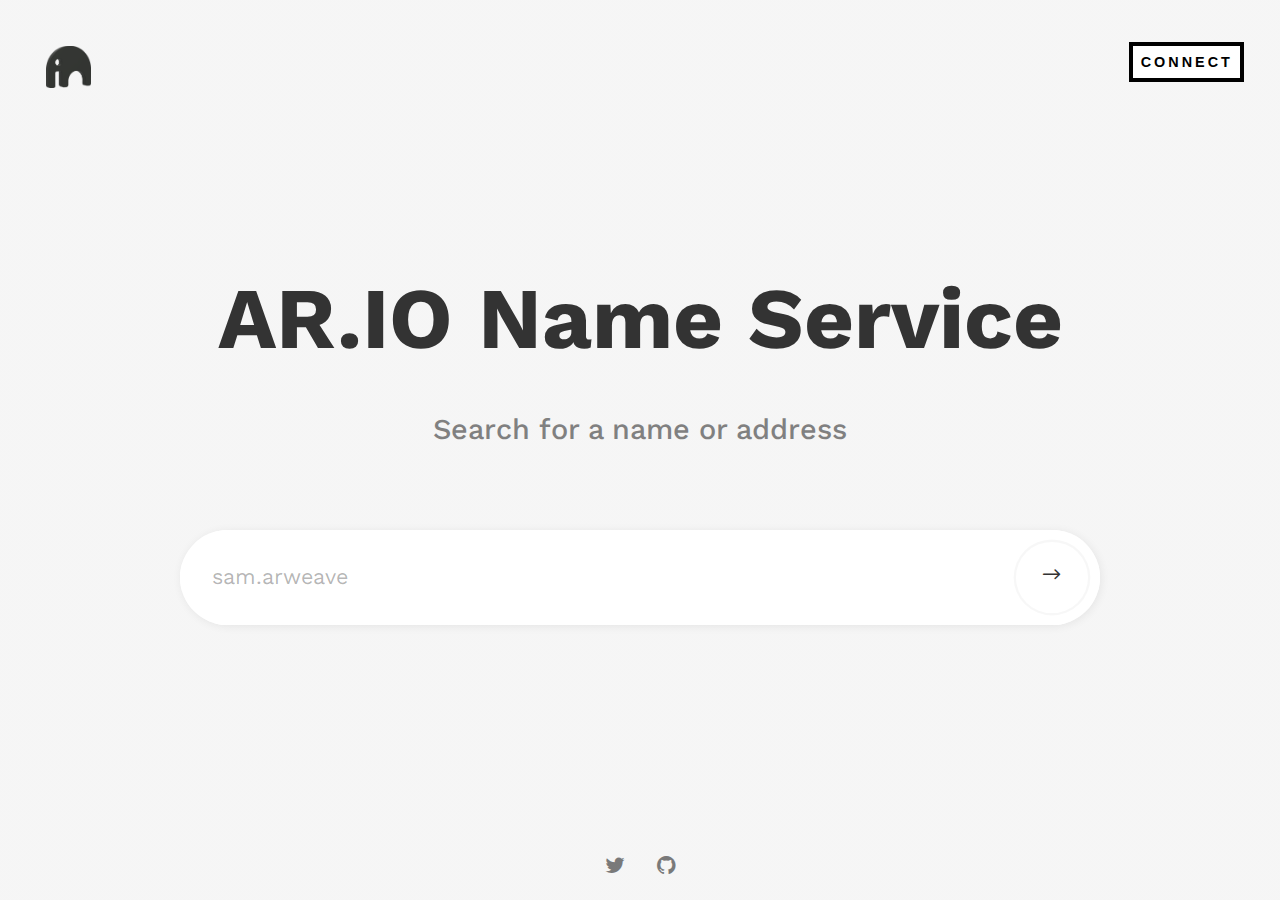
==== index.html @ ba5bc006 "node" ====
<!DOCTYPE html>

<html lang="en-US">
<head>

  <meta charset="UTF-8"/>
  <meta name="viewport" content="width=device-width, initial-scale=1.0">

    <meta name="LPB" content="">
    <meta name="Gateway Name Service"
        content="A decentralized and permanent naming system that is enabled by AR.IO Gateways and used to connect friendly names to PermaWeb apps, pages and data.">
    <meta property="og:image" content="https://res.cloudinary.com/donw16xff/image/upload/v1654749670/slack-imgs.jpg">
    <meta property="og:url" content="https://res.cloudinary.com/donw16xff/image/upload/v1654749670/slack-imgs.jpg">

  <link href="assets/fonts/font-awesome.css" rel="stylesheet" type="text/css">
  <link href="assets/fonts/elegant-fonts.css" rel="stylesheet" type="text/css">
  <!-- <link href="https://fonts.googleapis.com/css?family=Montserrat:400,700" rel="stylesheet"> -->
  <link rel="preconnect" href="https://fonts.googleapis.com">
  <link rel="preconnect" href="https://fonts.gstatic.com" crossorigin>
  <link href="https://fonts.googleapis.com/css2?family=Work+Sans:ital,wght@0,100;0,200;0,300;0,400;0,500;0,600;0,700;0,800;0,900;1,100;1,200;1,300;1,400;1,500;1,600;1,700;1,800;1,900&display=swap" rel="stylesheet">
  <link rel="stylesheet" href="assets/bootstrap/css/bootstrap.css" type="text/css">
  <link rel="stylesheet" href="assets/css/magnific-popup.css" type="text/css">
  <link rel="stylesheet" href="assets/css/style.css" type="text/css">

  <link href="https://fonts.googleapis.com/css2?family=IBM+Plex+Sans:ital,wght@0,100;0,200;0,300;0,400;0,500;0,600;0,700;1,100;1,200;1,300;1,400;1,500;1,600;1,700&family=Karla:ital,wght@0,200;0,300;0,400;0,500;0,600;0,700;0,800;1,200;1,300;1,400;1,500;1,600;1,700;1,800&family=Work+Sans:ital,wght@0,100;0,200;0,300;0,400;0,500;0,600;0,700;0,800;0,900;1,100;1,200;1,300;1,400;1,500;1,600;1,700;1,800;1,900&display=swap" rel="stylesheet">

  <link rel="icon" type="image/png" href="assets/img/favicon-light.png" />

  <title>AR.IO - Composable Gateways</title>

  <style>
  body { background-color: #f3f3f3; }
  </style>

</head>

<body class="light">

  <div class="page-wrapper">
    <header>
      <div class="brand animate"><a href="index-dark.html"><img src="assets/img/logo.png" width="65" alt="" style="padding: 10px;"></a></div>
      <nav>
        <div class="connect">


          <ul class="navigation animate">

            <!-- <li><a href="#" >Whitepaper</a></li> -->

            <li><a href="" data-toggle="modal" data-target="#modal-our-works">Connect</a></li>
          </ul>
          <!--end navigation-->
        </div>
      </nav>
    </header>
    <div class="content-wrapper">
      <div class="content-main animate">
        <div class="container">
          <h1 class="font-size-90">AR.IO Name Service</h1>
          <h2 class="opacity-60">Search for a name or address</h2>
          <div class="col-md-10 col-sm-10 col-md-offset-1 col-sm-offset-1">
            <form class="form">
              <div class="input-group">
                <input type="text" class="form-control" name="email" placeholder="sam.arweave">
                <span class="input-group-btn">
                  <button class="btn" type="submit"><i class="arrow_right"></i></button>
                </span>
              </div>
              <!-- <p class="note">*Only relevant information, no spam</p> -->
            </form>
            <!--end form-->
          </div>
          <!--end col-md-10-->
        </div>
        <!--end container-->
      </div>
      <!--end content-main-->
      <div class="background-wrapper">
        <div id="background-content"></div>
      </div>
      <!--end background-wrapper-->
    </div>
    <!--end content-wrapper-->
    <footer>
      <div class="social-icons animate">
        <a href="#"><i class="fa fa-twitter"></i></a>
        <!-- <a href="#"><i class="fa fa-linkedin"></i></a> -->
        <a href="#"><i class="fa fa-github"></i></a>


      </div>
      <!--end social-icons-->
    </footer>
  </div>
  <!--end page-wrapper-->



  <!-- Wallet -->
  <div class="modal fade" id="modal-our-works" tabindex="-1" role="dialog" aria-labelledby="modal-our-works-label">
    <div class="modal-dialog" role="document">
      <div class="container">
        <div class="modal-content">
          <div class="modal-header" data-background-color="#121212">
            <button type="button" class="close" data-dismiss="modal" aria-label="Close"><span aria-hidden="true">&times;</span></button>
            <h2 class="modal-title center" style="color: #fafafa;" id="modal-our-works-label" >Connect a Wallet</h2>
          </div>
          <div class="modal-body">
            <div class="row">
              <div class="col-md-6 col-sm-6">
                <img src="assets/img/1.jpg" class="work image-popup" alt="">

                <!--end description-->
                <div class="image">
                  <div class="bg-transfer"><img src="assets/img/1.jpg" alt=""></div>
                </div>

              <!--end work-->
            </div>

            <div class="col-md-6 col-sm-6">
              <img src="assets/img/2.jpg" class="work image-popup" alt="">


              <!--end description-->
              <div class="image">
                <div class="bg-transfer"><img src="assets/img/2.jpg" alt=""></div>
              </div>

            <!--end work-->
          </div>





          <!--end col-md-4-->
        </div>
        <!--end row-->
      </div>
      <!--end modal-body-->
    </div>
    <!--end modal-content-->
  </div>
  <!--end container-->
</div>
<!--end modal-dialog-->
</div>
<!--end #wallet-->




<script  src="assets/js/jquery-2.2.1.min.js"></script>

<script  src="assets/bootstrap/js/bootstrap.min.js"></script>
<script  src="assets/js/jquery.validate.min.js"></script>
<script  src="assets/js/jquery.magnific-popup.min.js"></script>
<script  src="assets/js/sketch.min.js"></script>
<script  src="assets/js/custom.js"></script>

<!-- <script>



var latitude = 34.038405;
var longitude = -117.946944;
var markerImage = "assets/img/map-marker.png";
var mapTheme = "light";
var mapElement = "map";

$(".modal").on("shown.bs.modal", function (e) {
google.maps.event.addDomListener(window, 'load', simpleMap(latitude, longitude, markerImage, mapTheme, mapElement));
});



var COLOURS = [ '#121212', '#fafafa', '#0A0B09', '#121212', '#FE0230' ];
var radius = 0;
var randomColor = 0;

Sketch.create({

container: document.getElementById( 'background-content' ),
autoclear: false,
retina: 'auto',

update: function() {
radius = 2 + abs( sin( this.millis * 0.003 ) * 50 );
},

click: function() {
randomColor = parseInt( 0 + (COLOURS.length - 0) * Math.random(), 10 ) ;
},

touchmove: function() {

for ( var i = this.touches.length - 1, touch; i >= 0; i-- ) {

touch = this.touches[i];

this.lineCap = 'round';
this.lineJoin = 'round';
this.fillStyle = this.strokeStyle = COLOURS[ randomColor % COLOURS.length ];
this.lineWidth = radius;

this.beginPath();
this.moveTo( touch.ox, touch.oy );
this.lineTo( touch.x, touch.y );
this.stroke();
}
}
});


</script> -->

</body>
---- assets/fonts/elegant-fonts.css ----
@font-face {
	font-family: 'ElegantIcons';
	src:url('fonts/ElegantIcons.eot');
	src:url('fonts/ElegantIcons.eot?#iefix') format('embedded-opentype'),
		url('fonts/ElegantIcons.woff') format('woff'),
		url('fonts/ElegantIcons.ttf') format('truetype'),
		url('fonts/ElegantIcons.svg#ElegantIcons') format('svg');
	font-weight: normal;
	font-style: normal;
}

/* Use the following CSS code if you want to use data attributes for inserting your icons */
[data-icon]:before {
	font-family: 'ElegantIcons';
	content: attr(data-icon);
	speak: none;
	font-weight: normal;
	font-variant: normal;
	text-transform: none;
	line-height: 1;
	-webkit-font-smoothing: antialiased;
	-moz-osx-font-smoothing: grayscale;
}

/* Use the following CSS code if you want to have a class per icon */
/*
Instead of a list of all class selectors,
you can use the generic selector below, but it's slower:
[class*="your-class-prefix"] {
*/
.arrow_up, .arrow_down, .arrow_left, .arrow_right, .arrow_left-up, .arrow_right-up, .arrow_right-down, .arrow_left-down, .arrow-up-down, .arrow_up-down_alt, .arrow_left-right_alt, .arrow_left-right, .arrow_expand_alt2, .arrow_expand_alt, .arrow_condense, .arrow_expand, .arrow_move, .arrow_carrot-up, .arrow_carrot-down, .arrow_carrot-left, .arrow_carrot-right, .arrow_carrot-2up, .arrow_carrot-2down, .arrow_carrot-2left, .arrow_carrot-2right, .arrow_carrot-up_alt2, .arrow_carrot-down_alt2, .arrow_carrot-left_alt2, .arrow_carrot-right_alt2, .arrow_carrot-2up_alt2, .arrow_carrot-2down_alt2, .arrow_carrot-2left_alt2, .arrow_carrot-2right_alt2, .arrow_triangle-up, .arrow_triangle-down, .arrow_triangle-left, .arrow_triangle-right, .arrow_triangle-up_alt2, .arrow_triangle-down_alt2, .arrow_triangle-left_alt2, .arrow_triangle-right_alt2, .arrow_back, .icon_minus-06, .icon_plus, .icon_close, .icon_check, .icon_minus_alt2, .icon_plus_alt2, .icon_close_alt2, .icon_check_alt2, .icon_zoom-out_alt, .icon_zoom-in_alt, .icon_search, .icon_box-empty, .icon_box-selected, .icon_minus-box, .icon_plus-box, .icon_box-checked, .icon_circle-empty, .icon_circle-slelected, .icon_stop_alt2, .icon_stop, .icon_pause_alt2, .icon_pause, .icon_menu, .icon_menu-square_alt2, .icon_menu-circle_alt2, .icon_ul, .icon_ol, .icon_adjust-horiz, .icon_adjust-vert, .icon_document_alt, .icon_documents_alt, .icon_pencil, .icon_pencil-edit_alt, .icon_pencil-edit, .icon_folder-alt, .icon_folder-open_alt, .icon_folder-add_alt, .icon_info_alt, .icon_error-oct_alt, .icon_error-circle_alt, .icon_error-triangle_alt, .icon_question_alt2, .icon_question, .icon_comment_alt, .icon_chat_alt, .icon_vol-mute_alt, .icon_volume-low_alt, .icon_volume-high_alt, .icon_quotations, .icon_quotations_alt2, .icon_clock_alt, .icon_lock_alt, .icon_lock-open_alt, .icon_key_alt, .icon_cloud_alt, .icon_cloud-upload_alt, .icon_cloud-download_alt, .icon_image, .icon_images, .icon_lightbulb_alt, .icon_gift_alt, .icon_house_alt, .icon_genius, .icon_mobile, .icon_tablet, .icon_laptop, .icon_desktop, .icon_camera_alt, .icon_mail_alt, .icon_cone_alt, .icon_ribbon_alt, .icon_bag_alt, .icon_creditcard, .icon_cart_alt, .icon_paperclip, .icon_tag_alt, .icon_tags_alt, .icon_trash_alt, .icon_cursor_alt, .icon_mic_alt, .icon_compass_alt, .icon_pin_alt, .icon_pushpin_alt, .icon_map_alt, .icon_drawer_alt, .icon_toolbox_alt, .icon_book_alt, .icon_calendar, .icon_film, .icon_table, .icon_contacts_alt, .icon_headphones, .icon_lifesaver, .icon_piechart, .icon_refresh, .icon_link_alt, .icon_link, .icon_loading, .icon_blocked, .icon_archive_alt, .icon_heart_alt, .icon_star_alt, .icon_star-half_alt, .icon_star, .icon_star-half, .icon_tools, .icon_tool, .icon_cog, .icon_cogs, .arrow_up_alt, .arrow_down_alt, .arrow_left_alt, .arrow_right_alt, .arrow_left-up_alt, .arrow_right-up_alt, .arrow_right-down_alt, .arrow_left-down_alt, .arrow_condense_alt, .arrow_expand_alt3, .arrow_carrot_up_alt, .arrow_carrot-down_alt, .arrow_carrot-left_alt, .arrow_carrot-right_alt, .arrow_carrot-2up_alt, .arrow_carrot-2dwnn_alt, .arrow_carrot-2left_alt, .arrow_carrot-2right_alt, .arrow_triangle-up_alt, .arrow_triangle-down_alt, .arrow_triangle-left_alt, .arrow_triangle-right_alt, .icon_minus_alt, .icon_plus_alt, .icon_close_alt, .icon_check_alt, .icon_zoom-out, .icon_zoom-in, .icon_stop_alt, .icon_menu-square_alt, .icon_menu-circle_alt, .icon_document, .icon_documents, .icon_pencil_alt, .icon_folder, .icon_folder-open, .icon_folder-add, .icon_folder_upload, .icon_folder_download, .icon_info, .icon_error-circle, .icon_error-oct, .icon_error-triangle, .icon_question_alt, .icon_comment, .icon_chat, .icon_vol-mute, .icon_volume-low, .icon_volume-high, .icon_quotations_alt, .icon_clock, .icon_lock, .icon_lock-open, .icon_key, .icon_cloud, .icon_cloud-upload, .icon_cloud-download, .icon_lightbulb, .icon_gift, .icon_house, .icon_camera, .icon_mail, .icon_cone, .icon_ribbon, .icon_bag, .icon_cart, .icon_tag, .icon_tags, .icon_trash, .icon_cursor, .icon_mic, .icon_compass, .icon_pin, .icon_pushpin, .icon_map, .icon_drawer, .icon_toolbox, .icon_book, .icon_contacts, .icon_archive, .icon_heart, .icon_profile, .icon_group, .icon_grid-2x2, .icon_grid-3x3, .icon_music, .icon_pause_alt, .icon_phone, .icon_upload, .icon_download, .social_facebook, .social_twitter, .social_pinterest, .social_googleplus, .social_tumblr, .social_tumbleupon, .social_wordpress, .social_instagram, .social_dribbble, .social_vimeo, .social_linkedin, .social_rss, .social_deviantart, .social_share, .social_myspace, .social_skype, .social_youtube, .social_picassa, .social_googledrive, .social_flickr, .social_blogger, .social_spotify, .social_delicious, .social_facebook_circle, .social_twitter_circle, .social_pinterest_circle, .social_googleplus_circle, .social_tumblr_circle, .social_stumbleupon_circle, .social_wordpress_circle, .social_instagram_circle, .social_dribbble_circle, .social_vimeo_circle, .social_linkedin_circle, .social_rss_circle, .social_deviantart_circle, .social_share_circle, .social_myspace_circle, .social_skype_circle, .social_youtube_circle, .social_picassa_circle, .social_googledrive_alt2, .social_flickr_circle, .social_blogger_circle, .social_spotify_circle, .social_delicious_circle, .social_facebook_square, .social_twitter_square, .social_pinterest_square, .social_googleplus_square, .social_tumblr_square, .social_stumbleupon_square, .social_wordpress_square, .social_instagram_square, .social_dribbble_square, .social_vimeo_square, .social_linkedin_square, .social_rss_square, .social_deviantart_square, .social_share_square, .social_myspace_square, .social_skype_square, .social_youtube_square, .social_picassa_square, .social_googledrive_square, .social_flickr_square, .social_blogger_square, .social_spotify_square, .social_delicious_square, .icon_printer, .icon_calulator, .icon_building, .icon_floppy, .icon_drive, .icon_search-2, .icon_id, .icon_id-2, .icon_puzzle, .icon_like, .icon_dislike, .icon_mug, .icon_currency, .icon_wallet, .icon_pens, .icon_easel, .icon_flowchart, .icon_datareport, .icon_briefcase, .icon_shield, .icon_percent, .icon_globe, .icon_globe-2, .icon_target, .icon_hourglass, .icon_balance, .icon_rook, .icon_printer-alt, .icon_calculator_alt, .icon_building_alt, .icon_floppy_alt, .icon_drive_alt, .icon_search_alt, .icon_id_alt, .icon_id-2_alt, .icon_puzzle_alt, .icon_like_alt, .icon_dislike_alt, .icon_mug_alt, .icon_currency_alt, .icon_wallet_alt, .icon_pens_alt, .icon_easel_alt, .icon_flowchart_alt, .icon_datareport_alt, .icon_briefcase_alt, .icon_shield_alt, .icon_percent_alt, .icon_globe_alt, .icon_clipboard {
	font-family: 'ElegantIcons';
	speak: none;
	font-style: normal;
	font-weight: normal;
	font-variant: normal;
	text-transform: none;
	line-height: 1;
	-webkit-font-smoothing: antialiased;
}
.arrow_up:before {
	content: "\21";
}
.arrow_down:before {
	content: "\22";
}
.arrow_left:before {
	content: "\23";
}
.arrow_right:before {
	content: "\24";
}
.arrow_left-up:before {
	content: "\25";
}
.arrow_right-up:before {
	content: "\26";
}
.arrow_right-down:before {
	content: "\27";
}
.arrow_left-down:before {
	content: "\28";
}
.arrow-up-down:before {
	content: "\29";
}
.arrow_up-down_alt:before {
	content: "\2a";
}
.arrow_left-right_alt:before {
	content: "\2b";
}
.arrow_left-right:before {
	content: "\2c";
}
.arrow_expand_alt2:before {
	content: "\2d";
}
.arrow_expand_alt:before {
	content: "\2e";
}
.arrow_condense:before {
	content: "\2f";
}
.arrow_expand:before {
	content: "\30";
}
.arrow_move:before {
	content: "\31";
}
.arrow_carrot-up:before {
	content: "\32";
}
.arrow_carrot-down:before {
	content: "\33";
}
.arrow_carrot-left:before {
	content: "\34";
}
.arrow_carrot-right:before {
	content: "\35";
}
.arrow_carrot-2up:before {
	content: "\36";
}
.arrow_carrot-2down:before {
	content: "\37";
}
.arrow_carrot-2left:before {
	content: "\38";
}
.arrow_carrot-2right:before {
	content: "\39";
}
.arrow_carrot-up_alt2:before {
	content: "\3a";
}
.arrow_carrot-down_alt2:before {
	content: "\3b";
}
.arrow_carrot-left_alt2:before {
	content: "\3c";
}
.arrow_carrot-right_alt2:before {
	content: "\3d";
}
.arrow_carrot-2up_alt2:before {
	content: "\3e";
}
.arrow_carrot-2down_alt2:before {
	content: "\3f";
}
.arrow_carrot-2left_alt2:before {
	content: "\40";
}
.arrow_carrot-2right_alt2:before {
	content: "\41";
}
.arrow_triangle-up:before {
	content: "\42";
}
.arrow_triangle-down:before {
	content: "\43";
}
.arrow_triangle-left:before {
	content: "\44";
}
.arrow_triangle-right:before {
	content: "\45";
}
.arrow_triangle-up_alt2:before {
	content: "\46";
}
.arrow_triangle-down_alt2:before {
	content: "\47";
}
.arrow_triangle-left_alt2:before {
	content: "\48";
}
.arrow_triangle-right_alt2:before {
	content: "\49";
}
.arrow_back:before {
	content: "\4a";
}
.icon_minus-06:before {
	content: "\4b";
}
.icon_plus:before {
	content: "\4c";
}
.icon_close:before {
	content: "\4d";
}
.icon_check:before {
	content: "\4e";
}
.icon_minus_alt2:before {
	content: "\4f";
}
.icon_plus_alt2:before {
	content: "\50";
}
.icon_close_alt2:before {
	content: "\51";
}
.icon_check_alt2:before {
	content: "\52";
}
.icon_zoom-out_alt:before {
	content: "\53";
}
.icon_zoom-in_alt:before {
	content: "\54";
}
.icon_search:before {
	content: "\55";
}
.icon_box-empty:before {
	content: "\56";
}
.icon_box-selected:before {
	content: "\57";
}
.icon_minus-box:before {
	content: "\58";
}
.icon_plus-box:before {
	content: "\59";
}
.icon_box-checked:before {
	content: "\5a";
}
.icon_circle-empty:before {
	content: "\5b";
}
.icon_circle-slelected:before {
	content: "\5c";
}
.icon_stop_alt2:before {
	content: "\5d";
}
.icon_stop:before {
	content: "\5e";
}
.icon_pause_alt2:before {
	content: "\5f";
}
.icon_pause:before {
	content: "\60";
}
.icon_menu:before {
	content: "\61";
}
.icon_menu-square_alt2:before {
	content: "\62";
}
.icon_menu-circle_alt2:before {
	content: "\63";
}
.icon_ul:before {
	content: "\64";
}
.icon_ol:before {
	content: "\65";
}
.icon_adjust-horiz:before {
	content: "\66";
}
.icon_adjust-vert:before {
	content: "\67";
}
.icon_document_alt:before {
	content: "\68";
}
.icon_documents_alt:before {
	content: "\69";
}
.icon_pencil:before {
	content: "\6a";
}
.icon_pencil-edit_alt:before {
	content: "\6b";
}
.icon_pencil-edit:before {
	content: "\6c";
}
.icon_folder-alt:before {
	content: "\6d";
}
.icon_folder-open_alt:before {
	content: "\6e";
}
.icon_folder-add_alt:before {
	content: "\6f";
}
.icon_info_alt:before {
	content: "\70";
}
.icon_error-oct_alt:before {
	content: "\71";
}
.icon_error-circle_alt:before {
	content: "\72";
}
.icon_error-triangle_alt:before {
	content: "\73";
}
.icon_question_alt2:before {
	content: "\74";
}
.icon_question:before {
	content: "\75";
}
.icon_comment_alt:before {
	content: "\76";
}
.icon_chat_alt:before {
	content: "\77";
}
.icon_vol-mute_alt:before {
	content: "\78";
}
.icon_volume-low_alt:before {
	content: "\79";
}
.icon_volume-high_alt:before {
	content: "\7a";
}
.icon_quotations:before {
	content: "\7b";
}
.icon_quotations_alt2:before {
	content: "\7c";
}
.icon_clock_alt:before {
	content: "\7d";
}
.icon_lock_alt:before {
	content: "\7e";
}
.icon_lock-open_alt:before {
	content: "\e000";
}
.icon_key_alt:before {
	content: "\e001";
}
.icon_cloud_alt:before {
	content: "\e002";
}
.icon_cloud-upload_alt:before {
	content: "\e003";
}
.icon_cloud-download_alt:before {
	content: "\e004";
}
.icon_image:before {
	content: "\e005";
}
.icon_images:before {
	content: "\e006";
}
.icon_lightbulb_alt:before {
	content: "\e007";
}
.icon_gift_alt:before {
	content: "\e008";
}
.icon_house_alt:before {
	content: "\e009";
}
.icon_genius:before {
	content: "\e00a";
}
.icon_mobile:before {
	content: "\e00b";
}
.icon_tablet:before {
	content: "\e00c";
}
.icon_laptop:before {
	content: "\e00d";
}
.icon_desktop:before {
	content: "\e00e";
}
.icon_camera_alt:before {
	content: "\e00f";
}
.icon_mail_alt:before {
	content: "\e010";
}
.icon_cone_alt:before {
	content: "\e011";
}
.icon_ribbon_alt:before {
	content: "\e012";
}
.icon_bag_alt:before {
	content: "\e013";
}
.icon_creditcard:before {
	content: "\e014";
}
.icon_cart_alt:before {
	content: "\e015";
}
.icon_paperclip:before {
	content: "\e016";
}
.icon_tag_alt:before {
	content: "\e017";
}
.icon_tags_alt:before {
	content: "\e018";
}
.icon_trash_alt:before {
	content: "\e019";
}
.icon_cursor_alt:before {
	content: "\e01a";
}
.icon_mic_alt:before {
	content: "\e01b";
}
.icon_compass_alt:before {
	content: "\e01c";
}
.icon_pin_alt:before {
	content: "\e01d";
}
.icon_pushpin_alt:before {
	content: "\e01e";
}
.icon_map_alt:before {
	content: "\e01f";
}
.icon_drawer_alt:before {
	content: "\e020";
}
.icon_toolbox_alt:before {
	content: "\e021";
}
.icon_book_alt:before {
	content: "\e022";
}
.icon_calendar:before {
	content: "\e023";
}
.icon_film:before {
	content: "\e024";
}
.icon_table:before {
	content: "\e025";
}
.icon_contacts_alt:before {
	content: "\e026";
}
.icon_headphones:before {
	content: "\e027";
}
.icon_lifesaver:before {
	content: "\e028";
}
.icon_piechart:before {
	content: "\e029";
}
.icon_refresh:before {
	content: "\e02a";
}
.icon_link_alt:before {
	content: "\e02b";
}
.icon_link:before {
	content: "\e02c";
}
.icon_loading:before {
	content: "\e02d";
}
.icon_blocked:before {
	content: "\e02e";
}
.icon_archive_alt:before {
	content: "\e02f";
}
.icon_heart_alt:before {
	content: "\e030";
}
.icon_star_alt:before {
	content: "\e031";
}
.icon_star-half_alt:before {
	content: "\e032";
}
.icon_star:before {
	content: "\e033";
}
.icon_star-half:before {
	content: "\e034";
}
.icon_tools:before {
	content: "\e035";
}
.icon_tool:before {
	content: "\e036";
}
.icon_cog:before {
	content: "\e037";
}
.icon_cogs:before {
	content: "\e038";
}
.arrow_up_alt:before {
	content: "\e039";
}
.arrow_down_alt:before {
	content: "\e03a";
}
.arrow_left_alt:before {
	content: "\e03b";
}
.arrow_right_alt:before {
	content: "\e03c";
}
.arrow_left-up_alt:before {
	content: "\e03d";
}
.arrow_right-up_alt:before {
	content: "\e03e";
}
.arrow_right-down_alt:before {
	content: "\e03f";
}
.arrow_left-down_alt:before {
	content: "\e040";
}
.arrow_condense_alt:before {
	content: "\e041";
}
.arrow_expand_alt3:before {
	content: "\e042";
}
.arrow_carrot_up_alt:before {
	content: "\e043";
}
.arrow_carrot-down_alt:before {
	content: "\e044";
}
.arrow_carrot-left_alt:before {
	content: "\e045";
}
.arrow_carrot-right_alt:before {
	content: "\e046";
}
.arrow_carrot-2up_alt:before {
	content: "\e047";
}
.arrow_carrot-2dwnn_alt:before {
	content: "\e048";
}
.arrow_carrot-2left_alt:before {
	content: "\e049";
}
.arrow_carrot-2right_alt:before {
	content: "\e04a";
}
.arrow_triangle-up_alt:before {
	content: "\e04b";
}
.arrow_triangle-down_alt:before {
	content: "\e04c";
}
.arrow_triangle-left_alt:before {
	content: "\e04d";
}
.arrow_triangle-right_alt:before {
	content: "\e04e";
}
.icon_minus_alt:before {
	content: "\e04f";
}
.icon_plus_alt:before {
	content: "\e050";
}
.icon_close_alt:before {
	content: "\e051";
}
.icon_check_alt:before {
	content: "\e052";
}
.icon_zoom-out:before {
	content: "\e053";
}
.icon_zoom-in:before {
	content: "\e054";
}
.icon_stop_alt:before {
	content: "\e055";
}
.icon_menu-square_alt:before {
	content: "\e056";
}
.icon_menu-circle_alt:before {
	content: "\e057";
}
.icon_document:before {
	content: "\e058";
}
.icon_documents:before {
	content: "\e059";
}
.icon_pencil_alt:before {
	content: "\e05a";
}
.icon_folder:before {
	content: "\e05b";
}
.icon_folder-open:before {
	content: "\e05c";
}
.icon_folder-add:before {
	content: "\e05d";
}
.icon_folder_upload:before {
	content: "\e05e";
}
.icon_folder_download:before {
	content: "\e05f";
}
.icon_info:before {
	content: "\e060";
}
.icon_error-circle:before {
	content: "\e061";
}
.icon_error-oct:before {
	content: "\e062";
}
.icon_error-triangle:before {
	content: "\e063";
}
.icon_question_alt:before {
	content: "\e064";
}
.icon_comment:before {
	content: "\e065";
}
.icon_chat:before {
	content: "\e066";
}
.icon_vol-mute:before {
	content: "\e067";
}
.icon_volume-low:before {
	content: "\e068";
}
.icon_volume-high:before {
	content: "\e069";
}
.icon_quotations_alt:before {
	content: "\e06a";
}
.icon_clock:before {
	content: "\e06b";
}
.icon_lock:before {
	content: "\e06c";
}
.icon_lock-open:before {
	content: "\e06d";
}
.icon_key:before {
	content: "\e06e";
}
.icon_cloud:before {
	content: "\e06f";
}
.icon_cloud-upload:before {
	content: "\e070";
}
.icon_cloud-download:before {
	content: "\e071";
}
.icon_lightbulb:before {
	content: "\e072";
}
.icon_gift:before {
	content: "\e073";
}
.icon_house:before {
	content: "\e074";
}
.icon_camera:before {
	content: "\e075";
}
.icon_mail:before {
	content: "\e076";
}
.icon_cone:before {
	content: "\e077";
}
.icon_ribbon:before {
	content: "\e078";
}
.icon_bag:before {
	content: "\e079";
}
.icon_cart:before {
	content: "\e07a";
}
.icon_tag:before {
	content: "\e07b";
}
.icon_tags:before {
	content: "\e07c";
}
.icon_trash:before {
	content: "\e07d";
}
.icon_cursor:before {
	content: "\e07e";
}
.icon_mic:before {
	content: "\e07f";
}
.icon_compass:before {
	content: "\e080";
}
.icon_pin:before {
	content: "\e081";
}
.icon_pushpin:before {
	content: "\e082";
}
.icon_map:before {
	content: "\e083";
}
.icon_drawer:before {
	content: "\e084";
}
.icon_toolbox:before {
	content: "\e085";
}
.icon_book:before {
	content: "\e086";
}
.icon_contacts:before {
	content: "\e087";
}
.icon_archive:before {
	content: "\e088";
}
.icon_heart:before {
	content: "\e089";
}
.icon_profile:before {
	content: "\e08a";
}
.icon_group:before {
	content: "\e08b";
}
.icon_grid-2x2:before {
	content: "\e08c";
}
.icon_grid-3x3:before {
	content: "\e08d";
}
.icon_music:before {
	content: "\e08e";
}
.icon_pause_alt:before {
	content: "\e08f";
}
.icon_phone:before {
	content: "\e090";
}
.icon_upload:before {
	content: "\e091";
}
.icon_download:before {
	content: "\e092";
}
.social_facebook:before {
	content: "\e093";
}
.social_twitter:before {
	content: "\e094";
}
.social_pinterest:before {
	content: "\e095";
}
.social_googleplus:before {
	content: "\e096";
}
.social_tumblr:before {
	content: "\e097";
}
.social_tumbleupon:before {
	content: "\e098";
}
.social_wordpress:before {
	content: "\e099";
}
.social_instagram:before {
	content: "\e09a";
}
.social_dribbble:before {
	content: "\e09b";
}
.social_vimeo:before {
	content: "\e09c";
}
.social_linkedin:before {
	content: "\e09d";
}
.social_rss:before {
	content: "\e09e";
}
.social_deviantart:before {
	content: "\e09f";
}
.social_share:before {
	content: "\e0a0";
}
.social_myspace:before {
	content: "\e0a1";
}
.social_skype:before {
	content: "\e0a2";
}
.social_youtube:before {
	content: "\e0a3";
}
.social_picassa:before {
	content: "\e0a4";
}
.social_googledrive:before {
	content: "\e0a5";
}
.social_flickr:before {
	content: "\e0a6";
}
.social_blogger:before {
	content: "\e0a7";
}
.social_spotify:before {
	content: "\e0a8";
}
.social_delicious:before {
	content: "\e0a9";
}
.social_facebook_circle:before {
	content: "\e0aa";
}
.social_twitter_circle:before {
	content: "\e0ab";
}
.social_pinterest_circle:before {
	content: "\e0ac";
}
.social_googleplus_circle:before {
	content: "\e0ad";
}
.social_tumblr_circle:before {
	content: "\e0ae";
}
.social_stumbleupon_circle:before {
	content: "\e0af";
}
.social_wordpress_circle:before {
	content: "\e0b0";
}
.social_instagram_circle:before {
	content: "\e0b1";
}
.social_dribbble_circle:before {
	content: "\e0b2";
}
.social_vimeo_circle:before {
	content: "\e0b3";
}
.social_linkedin_circle:before {
	content: "\e0b4";
}
.social_rss_circle:before {
	content: "\e0b5";
}
.social_deviantart_circle:before {
	content: "\e0b6";
}
.social_share_circle:before {
	content: "\e0b7";
}
.social_myspace_circle:before {
	content: "\e0b8";
}
.social_skype_circle:before {
	content: "\e0b9";
}
.social_youtube_circle:before {
	content: "\e0ba";
}
.social_picassa_circle:before {
	content: "\e0bb";
}
.social_googledrive_alt2:before {
	content: "\e0bc";
}
.social_flickr_circle:before {
	content: "\e0bd";
}
.social_blogger_circle:before {
	content: "\e0be";
}
.social_spotify_circle:before {
	content: "\e0bf";
}
.social_delicious_circle:before {
	content: "\e0c0";
}
.social_facebook_square:before {
	content: "\e0c1";
}
.social_twitter_square:before {
	content: "\e0c2";
}
.social_pinterest_square:before {
	content: "\e0c3";
}
.social_googleplus_square:before {
	content: "\e0c4";
}
.social_tumblr_square:before {
	content: "\e0c5";
}
.social_stumbleupon_square:before {
	content: "\e0c6";
}
.social_wordpress_square:before {
	content: "\e0c7";
}
.social_instagram_square:before {
	content: "\e0c8";
}
.social_dribbble_square:before {
	content: "\e0c9";
}
.social_vimeo_square:before {
	content: "\e0ca";
}
.social_linkedin_square:before {
	content: "\e0cb";
}
.social_rss_square:before {
	content: "\e0cc";
}
.social_deviantart_square:before {
	content: "\e0cd";
}
.social_share_square:before {
	content: "\e0ce";
}
.social_myspace_square:before {
	content: "\e0cf";
}
.social_skype_square:before {
	content: "\e0d0";
}
.social_youtube_square:before {
	content: "\e0d1";
}
.social_picassa_square:before {
	content: "\e0d2";
}
.social_googledrive_square:before {
	content: "\e0d3";
}
.social_flickr_square:before {
	content: "\e0d4";
}
.social_blogger_square:before {
	content: "\e0d5";
}
.social_spotify_square:before {
	content: "\e0d6";
}
.social_delicious_square:before {
	content: "\e0d7";
}
.icon_printer:before {
	content: "\e103";
}
.icon_calulator:before {
	content: "\e0ee";
}
.icon_building:before {
	content: "\e0ef";
}
.icon_floppy:before {
	content: "\e0e8";
}
.icon_drive:before {
	content: "\e0ea";
}
.icon_search-2:before {
	content: "\e101";
}
.icon_id:before {
	content: "\e107";
}
.icon_id-2:before {
	content: "\e108";
}
.icon_puzzle:before {
	content: "\e102";
}
.icon_like:before {
	content: "\e106";
}
.icon_dislike:before {
	content: "\e0eb";
}
.icon_mug:before {
	content: "\e105";
}
.icon_currency:before {
	content: "\e0ed";
}
.icon_wallet:before {
	content: "\e100";
}
.icon_pens:before {
	content: "\e104";
}
.icon_easel:before {
	content: "\e0e9";
}
.icon_flowchart:before {
	content: "\e109";
}
.icon_datareport:before {
	content: "\e0ec";
}
.icon_briefcase:before {
	content: "\e0fe";
}
.icon_shield:before {
	content: "\e0f6";
}
.icon_percent:before {
	content: "\e0fb";
}
.icon_globe:before {
	content: "\e0e2";
}
.icon_globe-2:before {
	content: "\e0e3";
}
.icon_target:before {
	content: "\e0f5";
}
.icon_hourglass:before {
	content: "\e0e1";
}
.icon_balance:before {
	content: "\e0ff";
}
.icon_rook:before {
	content: "\e0f8";
}
.icon_printer-alt:before {
	content: "\e0fa";
}
.icon_calculator_alt:before {
	content: "\e0e7";
}
.icon_building_alt:before {
	content: "\e0fd";
}
.icon_floppy_alt:before {
	content: "\e0e4";
}
.icon_drive_alt:before {
	content: "\e0e5";
}
.icon_search_alt:before {
	content: "\e0f7";
}
.icon_id_alt:before {
	content: "\e0e0";
}
.icon_id-2_alt:before {
	content: "\e0fc";
}
.icon_puzzle_alt:before {
	content: "\e0f9";
}
.icon_like_alt:before {
	content: "\e0dd";
}
.icon_dislike_alt:before {
	content: "\e0f1";
}
.icon_mug_alt:before {
	content: "\e0dc";
}
.icon_currency_alt:before {
	content: "\e0f3";
}
.icon_wallet_alt:before {
	content: "\e0d8";
}
.icon_pens_alt:before {
	content: "\e0db";
}
.icon_easel_alt:before {
	content: "\e0f0";
}
.icon_flowchart_alt:before {
	content: "\e0df";
}
.icon_datareport_alt:before {
	content: "\e0f2";
}
.icon_briefcase_alt:before {
	content: "\e0f4";
}
.icon_shield_alt:before {
	content: "\e0d9";
}
.icon_percent_alt:before {
	content: "\e0da";
}
.icon_globe_alt:before {
	content: "\e0de";
}
.icon_clipboard:before {
	content: "\e0e6";
}


	.glyph {
		float: left;
		text-align: center;
		padding: .75em;
		margin: .4em 1.5em .75em 0;
		width: 6em;
text-shadow: none;
	}
        .glyph_big {
        font-size: 128px;
        color: #59c5dc;
        float: left;
        margin-right: 20px;
        }

        .glyph div { padding-bottom: 10px;}

	.glyph input {
		font-family: consolas, monospace;
		font-size: 12px;
		width: 100%;
		text-align: center;
		border: 0;
		box-shadow: 0 0 0 1px #ccc;
		padding: .2em;
                -moz-border-radius: 5px;
                -webkit-border-radius: 5px;
	}
	.centered {
		margin-left: auto;
		margin-right: auto;
	}
	.glyph .fs1 {
		font-size: 2em;
	}
---- assets/css/style.css ----
/*----------------------------------------------------------------------------------------------------------------------
Project:	    CreaSoon
Version:        1.0.0

Default Color   #000;

Body copy:		'Monsterat', sans-serif; 14px;
Headers:		'Monsterat', sans-serif;

----------------------------------------------------------------------------------------------------------------------*/

/*----------------------------------------------------------------------------------------------------------------------
[Table of contents]

A. Basic Styling
  -- Styling

B. Helpers
  -- Animations
  -- Universal Classes

C. Components
  -- Background
  -- Box
  -- Content wrapper
  -- Count-down
  -- Footer
  -- Forms
  -- Header
  -- Magnific popup
  -- Map
  -- Modal
  -- Page wrapper
  -- Parallax
  -- Person
  -- Skill
  -- Social icons
  -- Work;

----------------------------------------------------------------------------------------------------------------------*/

/***********************************************************************************************************************
A. Basic Styling
***********************************************************************************************************************/


body, html {
    height: 100%;
    font-family: 'Work Sans', sans-serif;
    font-size: 1.2rem;
    overflow: hidden;
    position: relative;
    margin-right: 0 !important;
    margin: 0;
    /* background-image: linear-gradient(rgba(0,0,0,0.1),rgba(0,0,0,0.1)), url('../img/h.jpg'); */
    /* background-image: linear-gradient(rgba(0,0,0,0.0),rgba(0,0,0,0.0)), url('../img/01.png'); */
    /* background-image: linear-gradient(RGBA(243, 243, 243, .5),RGBA(243, 243, 243, .5)), url('../img/01.png'); */
    /* background-image: linear-gradient(RGBA(243, 243, 243, .8),RGBA(243, 243, 243, .8)), url('../img/02.jpg'); */
    /* background-image: linear-gradient(RGBA(8, 9, 9, .9),RGBA(8, 9, 9, .9)), url('../img/02.jpg'); */
    /* background-image: linear-gradient(RGBA(243, 243, 243, .8),RGBA(243, 243, 243, .8)), url('../img/04.jpg'); */
}


.light {
  background-image: linear-gradient(RGBA(243, 243, 243, .8),RGBA(243, 243, 243, .8)), url('../img/02.jpg');
}

.dark {
  background-image: linear-gradient(RGBA(8, 9, 9, .9),RGBA(8, 9, 9, .9)), url('../img/02.jpg');
}

@import url('https://fonts.googleapis.com/css?family=Inconsolata:400,700');

.connect a
     {
        /*placement for code pen*/
        /* margin: 10% 40%; */
        /*Button Text Style*/
        font-family:'Inconsolata', 'Helvetica', 'Arial',         sans-serif;
        font-size: inherit;
        text-align: center;
        font-weight: bold;
        letter-spacing: 3px;
        text-transform: uppercase;
        text-decoration:none;
        /*Button Color & Border*/
        border: 4px solid #000 ;
        color: #000;
        background: #fff;
        outline: none;
        /*Position, Display, Size*/
        position: relative;
        display: inline-block;
        padding: 15px 10px 14px;
        cursor: pointer;
        width: auto;
            }
.connect a:after {
        /*Make a:after be as big as button*/
        position: absolute;
        width: 100%;
        height: 100%;
        /*Give a:after Border & Background color*/
        border: 2px solid #000;
        background-color: #000;
        /*Decide Location of a:after..this gives a           bottom right shadow*/
        left: 4px;
        top: 4px;
        /*Place a:after behind button*/
        z-index: -1;
        content: '';
        /*Animation/Transition Speed*/
        -webkit-transition: all 0.5s;
        -moz-transition: all 0.5s;
        -o-transition: all 0.5s;

         }
.connect a:hover {
          top:2px;
          left:2px;
            }
 .connect a:hover:after   {
         top: -2px;
         left: -2px;
            }

            .connect-dark a
                 {
                    /*placement for code pen*/
                    /* margin: 10% 40%; */
                    /*Button Text Style*/
                    font-family:'Inconsolata', 'Helvetica', 'Arial',         sans-serif;
                    font-size: inherit;
                    text-align: center;
                    font-weight: bold;
                    letter-spacing: 3px;
                    text-transform: uppercase;
                    text-decoration:none;
                    /*Button Color & Border*/
                    border: 4px solid #fff ;
                    color: #fff;
                    background: RGBA(32, 33, 33, 1.00);
                    outline: none;
                    /*Position, Display, Size*/
                    position: relative;
                    display: inline-block;
                    padding: 15px 10px 14px;
                    cursor: pointer;
                    width: auto;
                        }
            .connect-dark a:after {
                    /*Make a:after be as big as button*/
                    position: absolute;
                    width: 100%;
                    height: 100%;
                    /*Give a:after Border & Background color*/
                    border: 2px solid #fff;
                    background-color: #fff;
                    /*Decide Location of a:after..this gives a           bottom right shadow*/
                    left: 4px;
                    top: 4px;
                    /*Place a:after behind button*/
                    z-index: -1;
                    content: '';
                    /*Animation/Transition Speed*/
                    -webkit-transition: all 0.5s;
                    -moz-transition: all 0.5s;
                    -o-transition: all 0.5s;

                     }
            .connect-dark a:hover {
                      top:2px;
                      left:2px;
                        }
             .connect-dark a:hover:after   {
                     top: -2px;
                     left: -2px;
                        }


a {
    transition: .4s ease;
    outline: none !important;
    color: #000;
}

a:hover, a:focus, a:active {
    text-decoration: none;
}

a.icon i {
    margin-right: .375rem;
    margin-left: .375rem;
}

dl dt {
    float: left;
}

dl dd {
    text-align: right;
    margin-bottom: .375rem;
}

h1 {
    font-size: 5rem;
    font-weight: bold;
}

h2 {
    font-size: 1.5rem;
}

h4 {
    font-size: 1.125rem;
    font-weight: bold;
}

h5 {
    font-size: .875rem;
}

p {
    opacity: .6;
}

img {
    max-width: 100%;
}

section {
    margin-bottom: 2.5rem;
}

/***********************************************************************************************************************
B. Helpers
***********************************************************************************************************************/

/* Animate */

.animate {
    transition: .6s;
    opacity: 0;
    transform: scale(.98);
}

.animate.idle {
    opacity: 1;
    transform: scale(1);
}

.background-wrapper, .active-slider {
    position: absolute;
    top: 0;
    left: 0;
    width: 100%;
    height: 100%;
    z-index: 0;
    overflow: hidden;
}

.background-wrapper img, .active-slider img {
    width: 100%;
    height: auto;
}

.background-wrapper .map, .active-slider .map {
    height: 100%;
}

.background-wrapper .background-color, .active-slider .background-color {
    position: absolute;
    top: 0;
    left: 0;
    width: 100%;
    height: 100%;
    z-index: -2;
}

.background-wrapper .background-color.background-color-white,
.active-slider .background-color.background-color-white {
    background-color: #fff;
}

.background-wrapper .background-color.background-color-black,
.active-slider .background-color.background-color-black {
    background-color: #000;
}

.bg-transfer {
    background-size: cover;
    background-position: center center;
    position: absolute;
    top: 0;
    left: 0;
    height: 100%;
    overflow: hidden;
    z-index: -1;
    width: 100%;
}

.bg-transfer img {
    display: none !important;
}

.bg-transfer.bg-fixed {
    background-attachment: fixed;
    background-size: 100%;
    background-position: top center;
}

.center {
    text-align: center;
}

.note {
    opacity: .4;
    font-size: .75rem;
    margin: .5rem 0;
}

.shadow {
    box-shadow: 0 .0625rem .625rem rgba(0, 0, 0, .07);
}

.font-size-10 {
    font-size: .625rem;
}

.font-size-20 {
    font-size: 1.25rem;
}

.font-size-30 {
    font-size: 1.875rem;
}

.font-size-40 {
    font-size: 2.5rem;
}

.font-size-50 {
    font-size: 3.125rem;
}

.font-size-60 {
    font-size: 3.75rem;
}

.font-size-70 {
    font-size: 4.375rem;
}

.font-size-80 {
    font-size: 5rem;
}

.font-size-90 {
    font-size: 4.5rem;
}

.font-size-100 {
    font-size: 6.25rem;
}

.font-size-110 {
    font-size: 6.875rem;
}

.font-size-120 {
    font-size: 7.5rem;
}

.opacity-90 {
    opacity: .9;
}

.opacity-80 {
    opacity: .8;
}

.opacity-70 {
    opacity: .7;
}

.opacity-60 {
    opacity: .6;
}

.opacity-50 {
    opacity: .5;
}

.opacity-40 {
    opacity: .4;
}

.opacity-30 {
    opacity: .3;
}

.opacity-20 {
    opacity: .2;
}

.opacity-19 {
    opacity: .19;
}

.opacity-18 {
    opacity: .18;
}

.opacity-17 {
    opacity: .17;
}

.opacity-16 {
    opacity: .16;
}

.opacity-15 {
    opacity: .15;
}

.opacity-14 {
    opacity: .14;
}

.opacity-13 {
    opacity: .13;
}

.opacity-12 {
    opacity: .12;
}

.opacity-11 {
    opacity: .11;
}

.opacity-10 {
    opacity: .1;
}

.opacity-9 {
    opacity: .09;
}

.opacity-8 {
    opacity: .08;
}

.opacity-7 {
    opacity: .07;
}

.opacity-6 {
    opacity: .06;
}

.opacity-5 {
    opacity: .05;
}

.opacity-4 {
    opacity: .04;
}

.opacity-3 {
    opacity: .03;
}

.opacity-2 {
    opacity: .02;
}

.opacity-1 {
    opacity: .01;
}

.opacity-0 {
    opacity: ;
}

/***********************************************************************************************************************
C. Components
***********************************************************************************************************************/

/* Background */

#background-content {
    height: 100%;
    width: 100%;
}

/* -- Box */

.box {
    margin-bottom: 1.875rem;
}

.box .icon {
    margin-top: .9375rem;
}

/* -- Content Wrapper */

.content-wrapper {
    display: table;
    height: 100%;
    width: 100%;
    position: absolute;
}

.content-wrapper .content-main {
    text-align: center;
    z-index: 1;
    pointer-events: none;
    display: table-cell;
    vertical-align: middle;
    position: relative;
}

.content-wrapper .content-main h1 {
    margin-bottom: 2.5rem;
}

.content-wrapper .content-main h2 {
    margin-top: 1.25rem;
    margin-bottom: 2.5rem;
}

.content-wrapper .content-main form {
    pointer-events: auto;
    margin-top: 1.875rem;
    margin-bottom: 1.25rem;
}

.content-wrapper .content-main .container {
    z-index: 1;
    position: relative;
}

/* -- Count Down */

.count-down {
    margin-bottom: 3.75rem;
}

.count-down .countdown-row {
    width: 100%;
}

.count-down .countdown-row.countdown-show4 .countdown-section {
    width: 25%;
}

.count-down .countdown-row.countdown-show3 .countdown-section {
    width: 33%;
}

.count-down .countdown-row.countdown-show2 .countdown-section {
    width: 50%;
}

.count-down .countdown-row.countdown-show1 .countdown-section {
    width: 100%;
}

.count-down .countdown-row .countdown-section {
    display: inline-block;
    position: relative;
}

.count-down .countdown-row .countdown-amount {
    font-size: 3.75rem;
    font-weight: bold;
    display: block;
    margin-bottom: -1.25rem;
    position: relative;
}

.count-down .countdown-row .countdown-period {
    opacity: .5;
    font-size: .75rem;
    text-transform: uppercase;
}

/* -- Footer */

footer {
    position: absolute;
    bottom: .625rem;
    text-align: center;
    width: 100%;
}

footer .social-icons a {
    opacity: .5;
    color: #000;
    padding: .3125rem .625rem;
    display: inline-block;
    font-size: 1.125rem;
}

footer .social-icons a:hover {
    opacity: 1;
}

input[type="text"], input[type="email"], input[type="date"], input[type="time"],
input[type="search"], input[type="password"], input[type="number"],
input[type="tel"], textarea.form-control {
    border-radius: 0;
    transition: .3s;
    box-shadow: none;
    -webkit-appearance: none;
    background-color: rgba(0, 0, 0, .03);
    border: 0 solid transparent;
    color: rgba(0, 0, 0, .6);
    outline: none !important;
    padding-top: .75rem;
    padding-bottom: .75rem;
    padding-left: .75rem;
    padding-right: .75rem;
    width: 100%;
    height: inherit;
    font-size: .875rem;
}

input[type="text"]:active, input[type="text"]:focus, input[type="email"]:active,
input[type="email"]:focus, input[type="date"]:active, input[type="date"]:focus,
input[type="time"]:active, input[type="time"]:focus, input[type="search"]:active,
input[type="search"]:focus, input[type="password"]:active,
input[type="password"]:focus, input[type="number"]:active,
input[type="number"]:focus, input[type="tel"]:active, input[type="tel"]:focus,
textarea.form-control:active, textarea.form-control:focus {
    box-shadow: none;
    background-color: rgba(0, 0, 0, .06);
    border-color: #fff;
}

input[type="text"]:hover, input[type="email"]:hover, input[type="date"]:hover,
input[type="time"]:hover, input[type="search"]:hover,
input[type="password"]:hover, input[type="number"]:hover,
input[type="tel"]:hover, textarea.form-control:hover {
    box-shadow: none;
    background-color: rgba(0, 0, 0, .06);
}

form.has-background {
    border-radius: .3125rem;
    background-color: rgba(0, 0, 0, .3);
    padding: 1.25rem;
}

form.submitted .status {
    transform: scale(1);
}

form.submitted .form-group, form.submitted .input-group {
    pointer-events: none;
}

form .status {
    transform: scale(.1);
    transition: .4s ease;
    top: -1.25rem;
    right: -1.25rem;
    position: absolute;
}

form .status .status-icon {
    border-radius: 50%;
    transition: .4s ease;
    width: 2.5rem;
    height: 2.5rem;
    background-color: grey;
    color: #fff;
    text-align: center;
    line-height: 2.5rem;
}

form .status .status-icon.valid {
    background-color: #50aa8d;
}

form .status .status-icon.invalid {
    background-color: #e45544;
}

form .status i {
    font-size: 1.125rem;
}

.form ::-webkit-input-placeholder {
    color: rgba(0, 0, 0, .3);
}

.form :-moz-placeholder {
    color: rgba(0, 0, 0, .3);
}

.form ::-moz-placeholder {
    color: rgba(0, 0, 0, .3);
}

.form :-ms-input-placeholder {
    color: rgba(0, 0, 0, .3);
}

.input-group {
    box-shadow: .0625rem .0625rem .5rem rgba(0, 0, 0, .07);
    border-radius: 3.125rem;
    width: 100%;
    overflow: hidden;
}

.input-group .input-group-btn {
    position: absolute;
    height: 100%;
    right: 0;
    width: auto;
    z-index: 5;
}

.input-group .input-group-btn .btn {
    transform: scale(.8);
    border-radius: 100%;
    transition: .4s ease;
    border: .1875rem solid rgba(0, 0, 0, .03);
    background-color: transparent;
    height: 100%;
    outline: none !important;
    width: 5rem;
    font-size: 1.5rem;
}

.input-group .input-group-btn .btn:hover {
    background-color: rgba(0, 0, 0, .03);
}

.input-group input[type="text"], .input-group input[type="email"],
.input-group input[type="date"], .input-group input[type="time"],
.input-group input[type="search"], .input-group input[type="password"],
.input-group input[type="number"], .input-group input[type="tel"],
.input-group textarea.form-control {
    border-radius: 0;
    transition: .3s;
    box-shadow: none;
    -webkit-appearance: none;
    background-color: #fff;
    border: .125rem solid #fff;
    color: rgba(0, 0, 0, .6);
    outline: none !important;
    padding-top: 1.5625rem;
    padding-bottom: 1.5625rem;
    padding-left: 1.5625rem;
    padding-right: 1.5625rem;
    width: 100%;
    height: inherit;
    font-size: 1.125rem;
}

.input-group input[type="text"]:active, .input-group input[type="text"]:focus,
.input-group input[type="email"]:active, .input-group input[type="email"]:focus,
.input-group input[type="date"]:active, .input-group input[type="date"]:focus,
.input-group input[type="time"]:active, .input-group input[type="time"]:focus,
.input-group input[type="search"]:active,
.input-group input[type="search"]:focus,
.input-group input[type="password"]:active,
.input-group input[type="password"]:focus,
.input-group input[type="number"]:active,
.input-group input[type="number"]:focus, .input-group input[type="tel"]:active,
.input-group input[type="tel"]:focus, .input-group textarea.form-control:active,
.input-group textarea.form-control:focus {
    box-shadow: none;
    background-color: #fff;
    border-color: #fff;
}

.input-group input[type="text"]:hover, .input-group input[type="email"]:hover,
.input-group input[type="date"]:hover, .input-group input[type="time"]:hover,
.input-group input[type="search"]:hover,
.input-group input[type="password"]:hover,
.input-group input[type="number"]:hover, .input-group input[type="tel"]:hover,
.input-group textarea.form-control:hover {
    box-shadow: none;
    background-color: #fff;
}

.form-group .btn {
    padding-top: .875rem;
    padding-bottom: .875rem;
}

/* -- Header */

.page-wrapper header {
    position: fixed;
    z-index: 999;
    padding: 1.875rem;
    display: table;
    width: 100%;
    pointer-events: none;
}

.page-wrapper header .brand {
    text-align: left;
    display: table-cell;
    vertical-align: middle;
    pointer-events: auto;
}

.page-wrapper header nav {
    display: table-cell;
    vertical-align: middle;
    text-align: right;
}

.page-wrapper header nav .navigation li {
    display: inline-block;
}

.page-wrapper header nav .navigation li a {
    padding: .3125rem .375rem;
    font-weight: bold;
    text-transform: uppercase;
    font-size: .75rem;
    pointer-events: auto;
}

/* -- Magnific Popup */

.mfp-wrap {
    z-index: 2000;
}

.mfp-bg {
    z-index: 1999;
}

/* -- Map */

#map {
    height: 12.5rem;
    width: 100%;
}

/* -- Modal */

.modal {
    text-align: center;
}

.modal.fade .modal-dialog {
    transform: translate(0, 0) scale(.95);
}

.modal.fade.in .modal-dialog {
    transform: translate(0, 0) scale(1);
}

.modal-dialog {
    width: auto;
    display: inline-block;
    text-align: left;
    vertical-align: middle;
    max-width: 100%;
}

.modal-dialog .modal-content {
    border-radius: 0;
    border: none;
}

.modal-dialog .modal-content h2 {
    font-size: 2.25rem;
    font-weight: bold;
}

.modal-dialog .modal-content h3 {
    font-size: 1.5rem;
    margin-bottom: 1.875rem;
}

.modal-dialog .modal-content .modal-header {
    border-bottom: none;
    padding: 4.0625rem 2.8125rem;
}

.modal-dialog .modal-content .modal-header .close {
    opacity: 1;
    background-color: #fff;
    padding: .625rem .875rem;
    position: absolute;
    top: 0;
    right: 0;
    margin-top: 0;
}

.modal-dialog .modal-content .modal-body {
    padding: 2.1875rem 2.8125rem;
}

/* -- Page Wrapper */

.page-wrapper {
    position: relative;
    height: 100%;
    width: 100%;
}

/* -- Parallax */

.parallax {
    position: absolute;
    bottom: 0;
    list-style: none;
    margin-bottom: 0;
}

.parallax img {
    max-width: inherit;
    width: auto;
    position: absolute;
    bottom: 0;
}

/* -- Person */

.person h4 {
    margin-bottom: .3125rem;
}

.person h5 {
    opacity: .7;
    margin-top: .3125rem;
}

.person .image {
    border-radius: 100%;
    height: 7.5rem;
    width: 7.5rem;
    position: relative;
    overflow: hidden;
    z-index: 1;
    display: inline-block;
}

/* -- Skill */

.skill {
    position: relative;
    margin-bottom: 2.5rem;
}

.skill h4 {
    font-size: .875rem;
    text-transform: uppercase;
}

.skill aside {
    opacity: .8;
    position: absolute;
    right: 0;
    top: 0;
}

.skill .bar {
    position: relative;
}

.skill .bar .bar-active, .skill .bar .bar-background {
    height: .125rem;
    background-color: #000;
    position: absolute;
    top: 0;
    left: 0;
}

.skill .bar .bar-background {
    opacity: .2;
    width: 100%;
}

/* -- Social Icons */

.social-icons a {
    color: #000;
    padding: .3125rem;
    display: inline-block;
}

/* -- Work */

.work {
    display: block;
    position: relative;
    margin-bottom: 1.875rem;
}

.work .description {
    position: absolute;
    bottom: .625rem;
    z-index: 2;
    left: .625rem;
}

.work .description h4 {
    font-size: 1.125rem;
    font-weight: bold;
    margin-bottom: .125rem;
    margin-top: 0;
    background-color: #fff;
    padding: .125rem;
    display: inline-block;
}

.work .description h5 {
    font-size: .875rem;
    margin-bottom: 0;
    margin-top: 0;
    background-color: #fff;
    padding: .125rem;
}

.work .image {
    position: relative;
    height: 13.75rem;
    z-index: 1;
}

@media screen and (min-width: 48rem) {
    .modal:before {
        display: inline-block;
        vertical-align: middle;
        content: " ";
        height: 100%;
    }
}
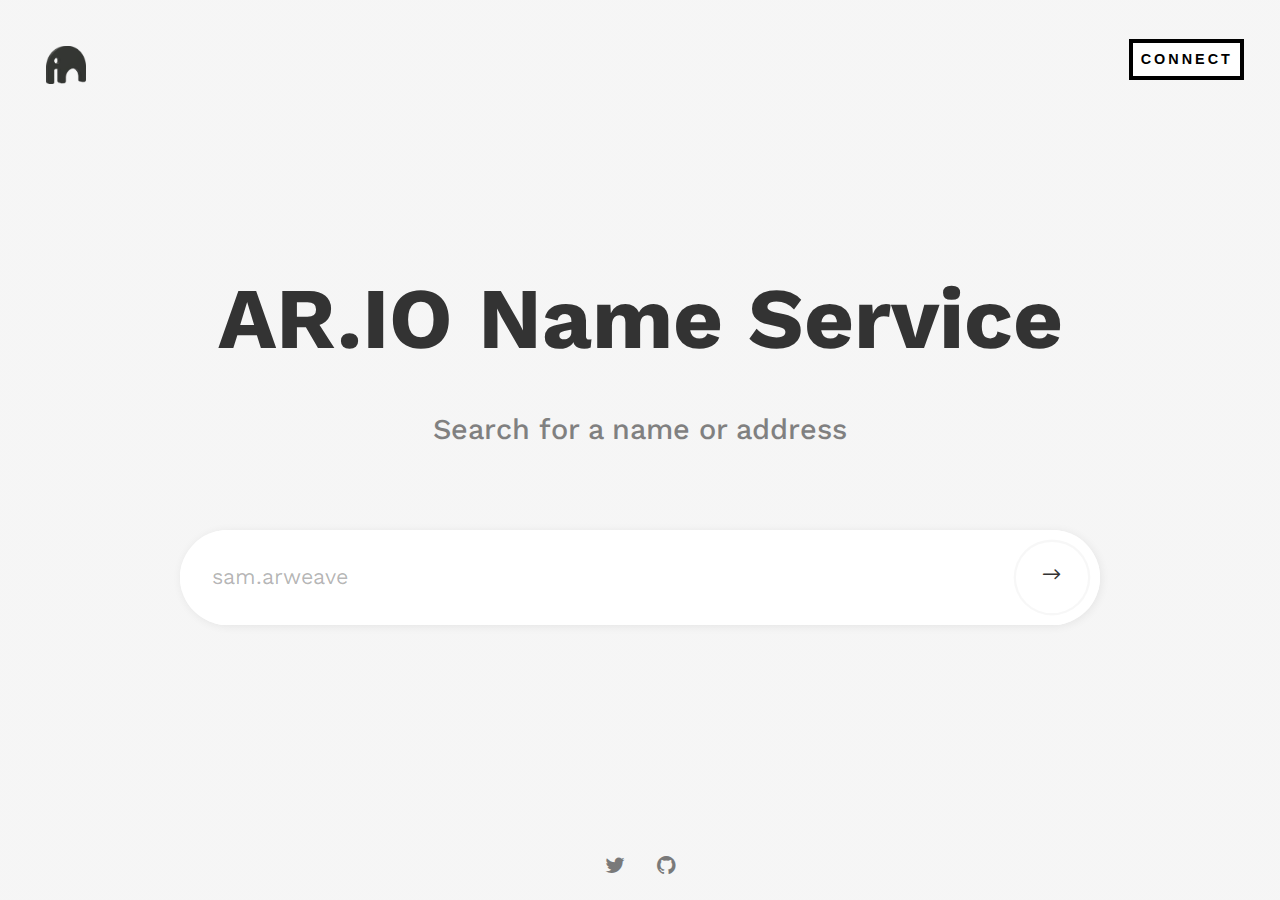
==== commit 32acfb7b: "media query mobile" ====
--- a/index.html
+++ b/index.html
@@ -8,7 +8,7 @@
 
     <meta name="LPB" content="">
     <meta name="Gateway Name Service"
-        content="A decentralized and permanent naming system that is enabled by AR.IO Gateways and used to connect friendly names to PermaWeb apps, pages and data.">
+        content="A decentralized and permanent naming system that is enabled by AR.IO Gateways, and used to connect friendly names to PermaWeb apps, pages and data.">
     <meta property="og:image" content="https://res.cloudinary.com/donw16xff/image/upload/v1654749670/slack-imgs.jpg">
     <meta property="og:url" content="https://res.cloudinary.com/donw16xff/image/upload/v1654749670/slack-imgs.jpg">
 
@@ -38,7 +38,7 @@
 
   <div class="page-wrapper">
     <header>
-      <div class="brand animate"><a href="index-dark.html"><img src="assets/img/logo.png" width="65" alt="" style="padding: 10px;"></a></div>
+      <div class="brand animate"><a href="index-dark.html"><img src="assets/img/logo.png" width="60" alt="" style="padding: 10px;"></a></div>
       <nav>
         <div class="connect">
 
--- a/assets/css/style.css
+++ b/assets/css/style.css
@@ -359,6 +359,12 @@
     font-size: 4.5rem;
 }
 
+@media only screen and (max-width: 600px) {
+  .font-size-90 {
+      font-size: 2.5rem;
+  }
+}
+
 .font-size-100 {
     font-size: 6.25rem;
 }
@@ -385,6 +391,13 @@
 
 .opacity-60 {
     opacity: .6;
+}
+
+@media only screen and (max-width: 600px) {
+  .opacity-60 {
+      opacity: .6;
+      font-size: 1rem !important;
+  }
 }
 
 .opacity-50 {
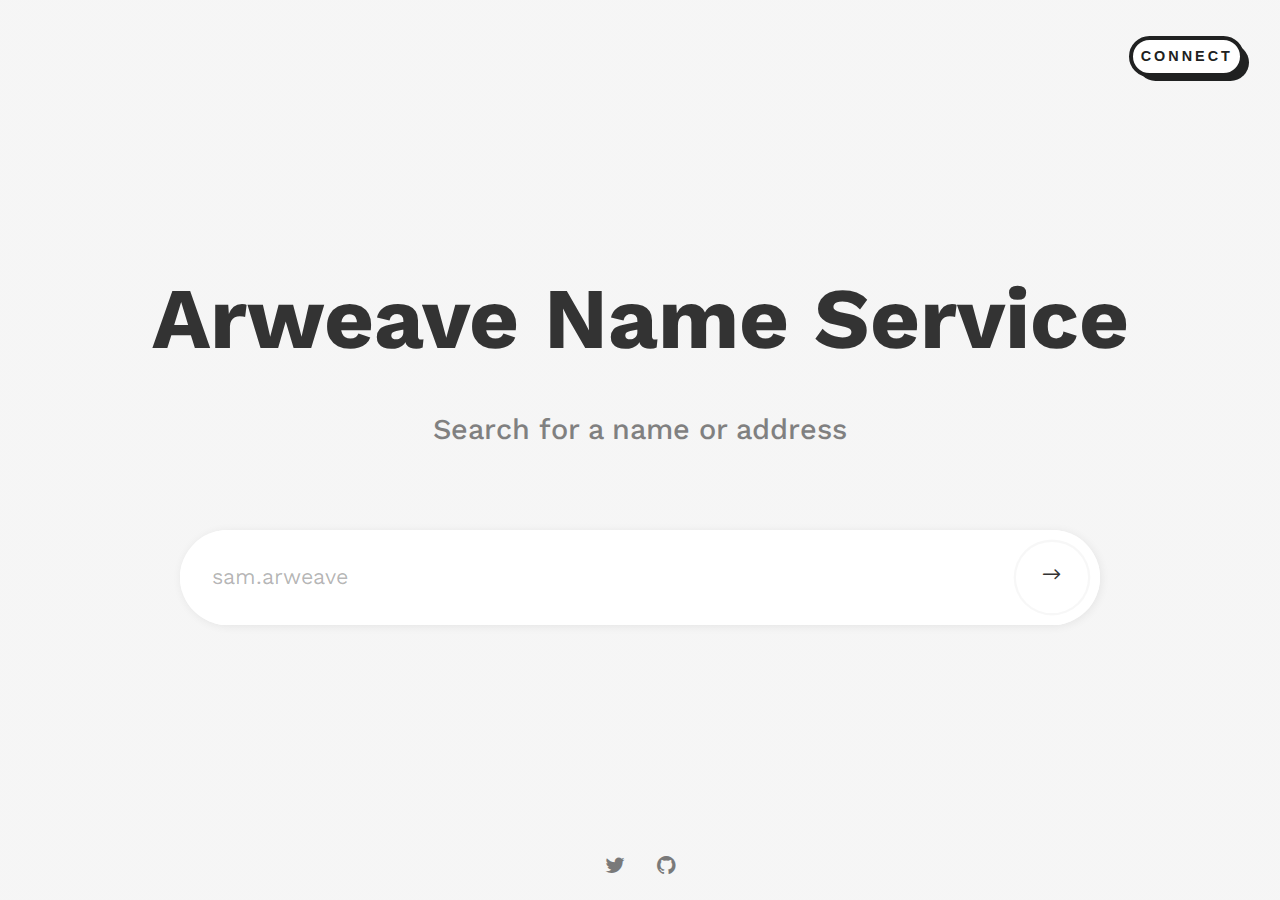
==== commit 50a0acbf: "rotating brand" ====
--- a/index.html
+++ b/index.html
@@ -38,7 +38,7 @@
 
   <div class="page-wrapper">
     <header>
-      <div class="brand animate"><a href="index-dark.html"><img src="assets/img/logo.png" width="60" alt="" style="padding: 10px;"></a></div>
+      <div class="brand animate"><a href="index-dark.html"><img src="assets/img/dark-1-loop.gif"  width="100" alt="" style="padding: 10px;"></a></div>
       <nav>
         <div class="connect">
 
@@ -56,7 +56,7 @@
     <div class="content-wrapper">
       <div class="content-main animate">
         <div class="container">
-          <h1 class="font-size-90">AR.IO Name Service</h1>
+          <h1 class="font-size-90">Arweave Name Service</h1>
           <h2 class="opacity-60">Search for a name or address</h2>
           <div class="col-md-10 col-sm-10 col-md-offset-1 col-sm-offset-1">
             <form class="form">
--- a/assets/css/style.css
+++ b/assets/css/style.css
@@ -13,29 +13,29 @@
 [Table of contents]
 
 A. Basic Styling
-  -- Styling
+-- Styling
 
 B. Helpers
-  -- Animations
-  -- Universal Classes
+-- Animations
+-- Universal Classes
 
 C. Components
-  -- Background
-  -- Box
-  -- Content wrapper
-  -- Count-down
-  -- Footer
-  -- Forms
-  -- Header
-  -- Magnific popup
-  -- Map
-  -- Modal
-  -- Page wrapper
-  -- Parallax
-  -- Person
-  -- Skill
-  -- Social icons
-  -- Work;
+-- Background
+-- Box
+-- Content wrapper
+-- Count-down
+-- Footer
+-- Forms
+-- Header
+-- Magnific popup
+-- Map
+-- Modal
+-- Page wrapper
+-- Parallax
+-- Person
+-- Skill
+-- Social icons
+-- Work;
 
 ----------------------------------------------------------------------------------------------------------------------*/
 
@@ -45,191 +45,230 @@
 
 
 body, html {
-    height: 100%;
-    font-family: 'Work Sans', sans-serif;
-    font-size: 1.2rem;
-    overflow: hidden;
-    position: relative;
-    margin-right: 0 !important;
-    margin: 0;
-    /* background-image: linear-gradient(rgba(0,0,0,0.1),rgba(0,0,0,0.1)), url('../img/h.jpg'); */
-    /* background-image: linear-gradient(rgba(0,0,0,0.0),rgba(0,0,0,0.0)), url('../img/01.png'); */
-    /* background-image: linear-gradient(RGBA(243, 243, 243, .5),RGBA(243, 243, 243, .5)), url('../img/01.png'); */
-    /* background-image: linear-gradient(RGBA(243, 243, 243, .8),RGBA(243, 243, 243, .8)), url('../img/02.jpg'); */
-    /* background-image: linear-gradient(RGBA(8, 9, 9, .9),RGBA(8, 9, 9, .9)), url('../img/02.jpg'); */
-    /* background-image: linear-gradient(RGBA(243, 243, 243, .8),RGBA(243, 243, 243, .8)), url('../img/04.jpg'); */
+  height: 100%;
+  font-family: 'Work Sans', sans-serif;
+  font-size: 1.2rem;
+  overflow: hidden;
+  position: relative;
+  margin-right: 0 !important;
+  margin: 0;
+  /* background-image: linear-gradient(rgba(0,0,0,0.1),rgba(0,0,0,0.1)), url('../img/h.jpg'); */
+  /* background-image: linear-gradient(rgba(0,0,0,0.0),rgba(0,0,0,0.0)), url('../img/01.png'); */
+  /* background-image: linear-gradient(RGBA(243, 243, 243, .5),RGBA(243, 243, 243, .5)), url('../img/01.png'); */
+  /* background-image: linear-gradient(RGBA(243, 243, 243, .8),RGBA(243, 243, 243, .8)), url('../img/02.jpg'); */
+  /* background-image: linear-gradient(RGBA(8, 9, 9, .9),RGBA(8, 9, 9, .9)), url('../img/02.jpg'); */
+  /* background-image: linear-gradient(RGBA(243, 243, 243, .8),RGBA(243, 243, 243, .8)), url('../img/04.jpg'); */
 }
 
 
 .light {
   background-image: linear-gradient(RGBA(243, 243, 243, .8),RGBA(243, 243, 243, .8)), url('../img/02.jpg');
+  /* background-image: linear-gradient(RGBA(243, 243, 243, .8),RGBA(243, 243, 243, .8)), url('../img/01.png'); */
 }
 
 .dark {
-  background-image: linear-gradient(RGBA(8, 9, 9, .9),RGBA(8, 9, 9, .9)), url('../img/02.jpg');
+  background-image: linear-gradient(RGBA(29, 30, 28, 1.00),RGBA(29, 30, 28, 1.00)), url('../img/02.jpg');
 }
 
 @import url('https://fonts.googleapis.com/css?family=Inconsolata:400,700');
 
 .connect a
-     {
-        /*placement for code pen*/
-        /* margin: 10% 40%; */
-        /*Button Text Style*/
-        font-family:'Inconsolata', 'Helvetica', 'Arial',         sans-serif;
-        font-size: inherit;
-        text-align: center;
-        font-weight: bold;
-        letter-spacing: 3px;
-        text-transform: uppercase;
-        text-decoration:none;
-        /*Button Color & Border*/
-        border: 4px solid #000 ;
-        color: #000;
-        background: #fff;
-        outline: none;
-        /*Position, Display, Size*/
-        position: relative;
-        display: inline-block;
-        padding: 15px 10px 14px;
-        cursor: pointer;
-        width: auto;
-            }
+{
+  /*placement for code pen*/
+  /* margin: 10% 40%; */
+  /*Button Text Style*/
+  font-family:'Inconsolata', 'Helvetica', 'Arial',         sans-serif;
+  font-size: inherit;
+  text-align: center;
+  font-weight: bold;
+  letter-spacing: 3px;
+  text-transform: uppercase;
+  text-decoration:none;
+  /*Button Color & Border*/
+  border: 4px solid RGBA(32, 33, 33, 1.00); ;
+  color: RGBA(32, 33, 33, 1.00);;
+  background: #fff;
+  outline: none;
+  /*Position, Display, Size*/
+  position: relative;
+  display: inline-block;
+  padding: 15px 10px 14px;
+  cursor: pointer;
+  border-radius: 25px;
+  width: auto;
+}
+
 .connect a:after {
-        /*Make a:after be as big as button*/
-        position: absolute;
-        width: 100%;
-        height: 100%;
-        /*Give a:after Border & Background color*/
-        border: 2px solid #000;
-        background-color: #000;
-        /*Decide Location of a:after..this gives a           bottom right shadow*/
-        left: 4px;
-        top: 4px;
-        /*Place a:after behind button*/
-        z-index: -1;
-        content: '';
-        /*Animation/Transition Speed*/
-        -webkit-transition: all 0.5s;
-        -moz-transition: all 0.5s;
-        -o-transition: all 0.5s;
-
-         }
+  font-family:'Inconsolata', 'Helvetica', 'Arial',         sans-serif;
+  font-size: inherit;
+  text-align: center;
+  font-weight: bold;
+  letter-spacing: 3px;
+  text-transform: uppercase;
+  text-decoration:none;
+  /*Make a:after be as big as button*/
+  position: absolute;
+  width: 105%;
+  height: 115%;
+  /*Give a:after Border & Background color*/
+  /* border: 2px solid #fff; */
+  background-color: RGBA(32, 33, 33, 1.00);
+  /*Decide Location of a:after..this gives a           bottom right shadow*/
+  left: 4px;
+  top: 4px;
+  /*Place a:after behind button*/
+  border-radius: 20px;
+  z-index: -1;
+  content: '';
+  /*Animation/Transition Speed*/
+  -webkit-transition: all 0.1s;
+  -moz-transition: all 0.1s;
+  -o-transition: all 0.1s;
+
+}
 .connect a:hover {
-          top:2px;
-          left:2px;
-            }
- .connect a:hover:after   {
-         top: -2px;
-         left: -2px;
-            }
-
-            .connect-dark a
-                 {
-                    /*placement for code pen*/
-                    /* margin: 10% 40%; */
-                    /*Button Text Style*/
-                    font-family:'Inconsolata', 'Helvetica', 'Arial',         sans-serif;
-                    font-size: inherit;
-                    text-align: center;
-                    font-weight: bold;
-                    letter-spacing: 3px;
-                    text-transform: uppercase;
-                    text-decoration:none;
-                    /*Button Color & Border*/
-                    border: 4px solid #fff ;
-                    color: #fff;
-                    background: RGBA(32, 33, 33, 1.00);
-                    outline: none;
-                    /*Position, Display, Size*/
-                    position: relative;
-                    display: inline-block;
-                    padding: 15px 10px 14px;
-                    cursor: pointer;
-                    width: auto;
-                        }
-            .connect-dark a:after {
-                    /*Make a:after be as big as button*/
-                    position: absolute;
-                    width: 100%;
-                    height: 100%;
-                    /*Give a:after Border & Background color*/
-                    border: 2px solid #fff;
-                    background-color: #fff;
-                    /*Decide Location of a:after..this gives a           bottom right shadow*/
-                    left: 4px;
-                    top: 4px;
-                    /*Place a:after behind button*/
-                    z-index: -1;
-                    content: '';
-                    /*Animation/Transition Speed*/
-                    -webkit-transition: all 0.5s;
-                    -moz-transition: all 0.5s;
-                    -o-transition: all 0.5s;
-
-                     }
-            .connect-dark a:hover {
-                      top:2px;
-                      left:2px;
-                        }
-             .connect-dark a:hover:after   {
-                     top: -2px;
-                     left: -2px;
-                        }
+  top:2px;
+  background: RGBA(32, 33, 33, 1.00);
+  left:2px;
+  color: #fff;
+}
+.connect a:hover:after   {
+  top: -2px;
+  left: -2px;
+
+}
+
+.connect-dark a
+{
+  /*placement for code pen*/
+  /* margin: 10% 40%; */
+  /*Button Text Style*/
+  font-family:'Inconsolata', 'Helvetica', 'Arial',         sans-serif;
+  font-size: inherit;
+  text-align: center;
+  font-weight: bold;
+  letter-spacing: 3px;
+  text-transform: uppercase;
+  text-decoration:none;
+  /*Button Color & Border*/
+  border: 4px solid #fff ;
+  color: #fff;
+  background: RGBA(32, 33, 33, 1.00);
+  outline: none;
+  /*Position, Display, Size*/
+  position: relative;
+  display: inline-block;
+  padding: 15px 10px 14px;
+  cursor: pointer;
+  border-radius: 25px;
+  width: auto;
+}
+
+.connect-dark a:after {
+  font-family:'Inconsolata', 'Helvetica', 'Arial',         sans-serif;
+  font-size: inherit;
+  text-align: center;
+  font-weight: bold;
+  letter-spacing: 3px;
+  text-transform: uppercase;
+  text-decoration:none;
+  /*Make a:after be as big as button*/
+  position: absolute;
+  width: 105%;
+  height: 115%;
+  /*Give a:after Border & Background color*/
+  /* border: 2px solid #fff; */
+  background-color: #fff;
+  /*Decide Location of a:after..this gives a           bottom right shadow*/
+  left: 4px;
+  top: 4px;
+  /*Place a:after behind button*/
+  border-radius: 20px;
+  z-index: -1;
+  content: '';
+  /*Animation/Transition Speed*/
+  -webkit-transition: all 0.1s;
+  -moz-transition: all 0.1s;
+  -o-transition: all 0.1s;
+
+}
+.connect-dark a:hover {
+  top:2px;
+  background: #FE0230;
+  left:2px;
+}
+.connect-dark a:hover:after   {
+  top: -2px;
+  left: -2px;
+
+}
+
+/* .rotate {
+  animation: rotation 8s infinite linear;
+}
+
+@keyframes rotation {
+  from {
+    transform: rotate(0deg);
+  }
+  to {
+    transform: rotate3d(0, 1, 0.5, 3.142rad);
+  }
+} */
 
 
 a {
-    transition: .4s ease;
-    outline: none !important;
-    color: #000;
+  transition: .4s ease;
+  outline: none !important;
+  color: #000;
 }
 
 a:hover, a:focus, a:active {
-    text-decoration: none;
+  text-decoration: none;
 }
 
 a.icon i {
-    margin-right: .375rem;
-    margin-left: .375rem;
+  margin-right: .375rem;
+  margin-left: .375rem;
 }
 
 dl dt {
-    float: left;
+  float: left;
 }
 
 dl dd {
-    text-align: right;
-    margin-bottom: .375rem;
+  text-align: right;
+  margin-bottom: .375rem;
 }
 
 h1 {
-    font-size: 5rem;
-    font-weight: bold;
+  font-size: 5rem;
+  font-weight: bold;
 }
 
 h2 {
-    font-size: 1.5rem;
+  font-size: 1.5rem;
 }
 
 h4 {
-    font-size: 1.125rem;
-    font-weight: bold;
+  font-size: 1.125rem;
+  font-weight: bold;
 }
 
 h5 {
-    font-size: .875rem;
+  font-size: .875rem;
 }
 
 p {
-    opacity: .6;
+  opacity: .6;
 }
 
 img {
-    max-width: 100%;
+  max-width: 100%;
 }
 
 section {
-    margin-bottom: 2.5rem;
+  margin-bottom: 2.5rem;
 }
 
 /***********************************************************************************************************************
@@ -239,261 +278,261 @@
 /* Animate */
 
 .animate {
-    transition: .6s;
-    opacity: 0;
-    transform: scale(.98);
+  transition: .6s;
+  opacity: 0;
+  transform: scale(.98);
 }
 
 .animate.idle {
-    opacity: 1;
-    transform: scale(1);
+  opacity: 1;
+  transform: scale(1);
 }
 
 .background-wrapper, .active-slider {
-    position: absolute;
-    top: 0;
-    left: 0;
-    width: 100%;
-    height: 100%;
-    z-index: 0;
-    overflow: hidden;
+  position: absolute;
+  top: 0;
+  left: 0;
+  width: 100%;
+  height: 100%;
+  z-index: 0;
+  overflow: hidden;
 }
 
 .background-wrapper img, .active-slider img {
-    width: 100%;
-    height: auto;
+  width: 100%;
+  height: auto;
 }
 
 .background-wrapper .map, .active-slider .map {
-    height: 100%;
+  height: 100%;
 }
 
 .background-wrapper .background-color, .active-slider .background-color {
-    position: absolute;
-    top: 0;
-    left: 0;
-    width: 100%;
-    height: 100%;
-    z-index: -2;
+  position: absolute;
+  top: 0;
+  left: 0;
+  width: 100%;
+  height: 100%;
+  z-index: -2;
 }
 
 .background-wrapper .background-color.background-color-white,
 .active-slider .background-color.background-color-white {
-    background-color: #fff;
+  background-color: #fff;
 }
 
 .background-wrapper .background-color.background-color-black,
 .active-slider .background-color.background-color-black {
-    background-color: #000;
+  background-color: #000;
 }
 
 .bg-transfer {
-    background-size: cover;
-    background-position: center center;
-    position: absolute;
-    top: 0;
-    left: 0;
-    height: 100%;
-    overflow: hidden;
-    z-index: -1;
-    width: 100%;
+  background-size: cover;
+  background-position: center center;
+  position: absolute;
+  top: 0;
+  left: 0;
+  height: 100%;
+  overflow: hidden;
+  z-index: -1;
+  width: 100%;
 }
 
 .bg-transfer img {
-    display: none !important;
+  display: none !important;
 }
 
 .bg-transfer.bg-fixed {
-    background-attachment: fixed;
-    background-size: 100%;
-    background-position: top center;
+  background-attachment: fixed;
+  background-size: 100%;
+  background-position: top center;
 }
 
 .center {
-    text-align: center;
+  text-align: center;
 }
 
 .note {
-    opacity: .4;
-    font-size: .75rem;
-    margin: .5rem 0;
+  opacity: .4;
+  font-size: .75rem;
+  margin: .5rem 0;
 }
 
 .shadow {
-    box-shadow: 0 .0625rem .625rem rgba(0, 0, 0, .07);
+  box-shadow: 0 .0625rem .625rem rgba(0, 0, 0, .07);
 }
 
 .font-size-10 {
-    font-size: .625rem;
+  font-size: .625rem;
 }
 
 .font-size-20 {
-    font-size: 1.25rem;
+  font-size: 1.25rem;
 }
 
 .font-size-30 {
-    font-size: 1.875rem;
+  font-size: 1.875rem;
 }
 
 .font-size-40 {
-    font-size: 2.5rem;
+  font-size: 2.5rem;
 }
 
 .font-size-50 {
-    font-size: 3.125rem;
+  font-size: 3.125rem;
 }
 
 .font-size-60 {
-    font-size: 3.75rem;
+  font-size: 3.75rem;
 }
 
 .font-size-70 {
-    font-size: 4.375rem;
+  font-size: 4.375rem;
 }
 
 .font-size-80 {
-    font-size: 5rem;
+  font-size: 5rem;
 }
 
 .font-size-90 {
-    font-size: 4.5rem;
+  font-size: 4.5rem;
 }
 
 @media only screen and (max-width: 600px) {
   .font-size-90 {
-      font-size: 2.5rem;
+    font-size: 2.5rem;
   }
 }
 
 .font-size-100 {
-    font-size: 6.25rem;
+  font-size: 6.25rem;
 }
 
 .font-size-110 {
-    font-size: 6.875rem;
+  font-size: 6.875rem;
 }
 
 .font-size-120 {
-    font-size: 7.5rem;
+  font-size: 7.5rem;
 }
 
 .opacity-90 {
-    opacity: .9;
+  opacity: .9;
 }
 
 .opacity-80 {
-    opacity: .8;
+  opacity: .8;
 }
 
 .opacity-70 {
-    opacity: .7;
+  opacity: .7;
 }
 
 .opacity-60 {
-    opacity: .6;
+  opacity: .6;
 }
 
 @media only screen and (max-width: 600px) {
   .opacity-60 {
-      opacity: .6;
-      font-size: 1rem !important;
+    opacity: .6;
+    font-size: 1rem !important;
   }
 }
 
 .opacity-50 {
-    opacity: .5;
+  opacity: .5;
 }
 
 .opacity-40 {
-    opacity: .4;
+  opacity: .4;
 }
 
 .opacity-30 {
-    opacity: .3;
+  opacity: .3;
 }
 
 .opacity-20 {
-    opacity: .2;
+  opacity: .2;
 }
 
 .opacity-19 {
-    opacity: .19;
+  opacity: .19;
 }
 
 .opacity-18 {
-    opacity: .18;
+  opacity: .18;
 }
 
 .opacity-17 {
-    opacity: .17;
+  opacity: .17;
 }
 
 .opacity-16 {
-    opacity: .16;
+  opacity: .16;
 }
 
 .opacity-15 {
-    opacity: .15;
+  opacity: .15;
 }
 
 .opacity-14 {
-    opacity: .14;
+  opacity: .14;
 }
 
 .opacity-13 {
-    opacity: .13;
+  opacity: .13;
 }
 
 .opacity-12 {
-    opacity: .12;
+  opacity: .12;
 }
 
 .opacity-11 {
-    opacity: .11;
+  opacity: .11;
 }
 
 .opacity-10 {
-    opacity: .1;
+  opacity: .1;
 }
 
 .opacity-9 {
-    opacity: .09;
+  opacity: .09;
 }
 
 .opacity-8 {
-    opacity: .08;
+  opacity: .08;
 }
 
 .opacity-7 {
-    opacity: .07;
+  opacity: .07;
 }
 
 .opacity-6 {
-    opacity: .06;
+  opacity: .06;
 }
 
 .opacity-5 {
-    opacity: .05;
+  opacity: .05;
 }
 
 .opacity-4 {
-    opacity: .04;
+  opacity: .04;
 }
 
 .opacity-3 {
-    opacity: .03;
+  opacity: .03;
 }
 
 .opacity-2 {
-    opacity: .02;
+  opacity: .02;
 }
 
 .opacity-1 {
-    opacity: .01;
+  opacity: .01;
 }
 
 .opacity-0 {
-    opacity: ;
+  opacity: ;
 }
 
 /***********************************************************************************************************************
@@ -503,142 +542,142 @@
 /* Background */
 
 #background-content {
-    height: 100%;
-    width: 100%;
+  height: 100%;
+  width: 100%;
 }
 
 /* -- Box */
 
 .box {
-    margin-bottom: 1.875rem;
+  margin-bottom: 1.875rem;
 }
 
 .box .icon {
-    margin-top: .9375rem;
+  margin-top: .9375rem;
 }
 
 /* -- Content Wrapper */
 
 .content-wrapper {
-    display: table;
-    height: 100%;
-    width: 100%;
-    position: absolute;
+  display: table;
+  height: 100%;
+  width: 100%;
+  position: absolute;
 }
 
 .content-wrapper .content-main {
-    text-align: center;
-    z-index: 1;
-    pointer-events: none;
-    display: table-cell;
-    vertical-align: middle;
-    position: relative;
+  text-align: center;
+  z-index: 1;
+  pointer-events: none;
+  display: table-cell;
+  vertical-align: middle;
+  position: relative;
 }
 
 .content-wrapper .content-main h1 {
-    margin-bottom: 2.5rem;
+  margin-bottom: 2.5rem;
 }
 
 .content-wrapper .content-main h2 {
-    margin-top: 1.25rem;
-    margin-bottom: 2.5rem;
+  margin-top: 1.25rem;
+  margin-bottom: 2.5rem;
 }
 
 .content-wrapper .content-main form {
-    pointer-events: auto;
-    margin-top: 1.875rem;
-    margin-bottom: 1.25rem;
+  pointer-events: auto;
+  margin-top: 1.875rem;
+  margin-bottom: 1.25rem;
 }
 
 .content-wrapper .content-main .container {
-    z-index: 1;
-    position: relative;
+  z-index: 1;
+  position: relative;
 }
 
 /* -- Count Down */
 
 .count-down {
-    margin-bottom: 3.75rem;
+  margin-bottom: 3.75rem;
 }
 
 .count-down .countdown-row {
-    width: 100%;
+  width: 100%;
 }
 
 .count-down .countdown-row.countdown-show4 .countdown-section {
-    width: 25%;
+  width: 25%;
 }
 
 .count-down .countdown-row.countdown-show3 .countdown-section {
-    width: 33%;
+  width: 33%;
 }
 
 .count-down .countdown-row.countdown-show2 .countdown-section {
-    width: 50%;
+  width: 50%;
 }
 
 .count-down .countdown-row.countdown-show1 .countdown-section {
-    width: 100%;
+  width: 100%;
 }
 
 .count-down .countdown-row .countdown-section {
-    display: inline-block;
-    position: relative;
+  display: inline-block;
+  position: relative;
 }
 
 .count-down .countdown-row .countdown-amount {
-    font-size: 3.75rem;
-    font-weight: bold;
-    display: block;
-    margin-bottom: -1.25rem;
-    position: relative;
+  font-size: 3.75rem;
+  font-weight: bold;
+  display: block;
+  margin-bottom: -1.25rem;
+  position: relative;
 }
 
 .count-down .countdown-row .countdown-period {
-    opacity: .5;
-    font-size: .75rem;
-    text-transform: uppercase;
+  opacity: .5;
+  font-size: .75rem;
+  text-transform: uppercase;
 }
 
 /* -- Footer */
 
 footer {
-    position: absolute;
-    bottom: .625rem;
-    text-align: center;
-    width: 100%;
+  position: absolute;
+  bottom: .625rem;
+  text-align: center;
+  width: 100%;
 }
 
 footer .social-icons a {
-    opacity: .5;
-    color: #000;
-    padding: .3125rem .625rem;
-    display: inline-block;
-    font-size: 1.125rem;
+  opacity: .5;
+  color: #000;
+  padding: .3125rem .625rem;
+  display: inline-block;
+  font-size: 1.125rem;
 }
 
 footer .social-icons a:hover {
-    opacity: 1;
+  opacity: 1;
 }
 
 input[type="text"], input[type="email"], input[type="date"], input[type="time"],
 input[type="search"], input[type="password"], input[type="number"],
 input[type="tel"], textarea.form-control {
-    border-radius: 0;
-    transition: .3s;
-    box-shadow: none;
-    -webkit-appearance: none;
-    background-color: rgba(0, 0, 0, .03);
-    border: 0 solid transparent;
-    color: rgba(0, 0, 0, .6);
-    outline: none !important;
-    padding-top: .75rem;
-    padding-bottom: .75rem;
-    padding-left: .75rem;
-    padding-right: .75rem;
-    width: 100%;
-    height: inherit;
-    font-size: .875rem;
+  border-radius: 0;
+  transition: .3s;
+  box-shadow: none;
+  -webkit-appearance: none;
+  background-color: rgba(0, 0, 0, .03);
+  border: 0 solid transparent;
+  color: rgba(0, 0, 0, .6);
+  outline: none !important;
+  padding-top: .75rem;
+  padding-bottom: .75rem;
+  padding-left: .75rem;
+  padding-right: .75rem;
+  width: 100%;
+  height: inherit;
+  font-size: .875rem;
 }
 
 input[type="text"]:active, input[type="text"]:focus, input[type="email"]:active,
@@ -648,109 +687,109 @@
 input[type="password"]:focus, input[type="number"]:active,
 input[type="number"]:focus, input[type="tel"]:active, input[type="tel"]:focus,
 textarea.form-control:active, textarea.form-control:focus {
-    box-shadow: none;
-    background-color: rgba(0, 0, 0, .06);
-    border-color: #fff;
+  box-shadow: none;
+  background-color: rgba(0, 0, 0, .06);
+  border-color: #fff;
 }
 
 input[type="text"]:hover, input[type="email"]:hover, input[type="date"]:hover,
 input[type="time"]:hover, input[type="search"]:hover,
 input[type="password"]:hover, input[type="number"]:hover,
 input[type="tel"]:hover, textarea.form-control:hover {
-    box-shadow: none;
-    background-color: rgba(0, 0, 0, .06);
+  box-shadow: none;
+  background-color: rgba(0, 0, 0, .06);
 }
 
 form.has-background {
-    border-radius: .3125rem;
-    background-color: rgba(0, 0, 0, .3);
-    padding: 1.25rem;
+  border-radius: .3125rem;
+  background-color: rgba(0, 0, 0, .3);
+  padding: 1.25rem;
 }
 
 form.submitted .status {
-    transform: scale(1);
+  transform: scale(1);
 }
 
 form.submitted .form-group, form.submitted .input-group {
-    pointer-events: none;
+  pointer-events: none;
 }
 
 form .status {
-    transform: scale(.1);
-    transition: .4s ease;
-    top: -1.25rem;
-    right: -1.25rem;
-    position: absolute;
+  transform: scale(.1);
+  transition: .4s ease;
+  top: -1.25rem;
+  right: -1.25rem;
+  position: absolute;
 }
 
 form .status .status-icon {
-    border-radius: 50%;
-    transition: .4s ease;
-    width: 2.5rem;
-    height: 2.5rem;
-    background-color: grey;
-    color: #fff;
-    text-align: center;
-    line-height: 2.5rem;
+  border-radius: 50%;
+  transition: .4s ease;
+  width: 2.5rem;
+  height: 2.5rem;
+  background-color: grey;
+  color: #fff;
+  text-align: center;
+  line-height: 2.5rem;
 }
 
 form .status .status-icon.valid {
-    background-color: #50aa8d;
+  background-color: #50aa8d;
 }
 
 form .status .status-icon.invalid {
-    background-color: #e45544;
+  background-color: #e45544;
 }
 
 form .status i {
-    font-size: 1.125rem;
+  font-size: 1.125rem;
 }
 
 .form ::-webkit-input-placeholder {
-    color: rgba(0, 0, 0, .3);
+  color: rgba(0, 0, 0, .3);
 }
 
 .form :-moz-placeholder {
-    color: rgba(0, 0, 0, .3);
+  color: rgba(0, 0, 0, .3);
 }
 
 .form ::-moz-placeholder {
-    color: rgba(0, 0, 0, .3);
+  color: rgba(0, 0, 0, .3);
 }
 
 .form :-ms-input-placeholder {
-    color: rgba(0, 0, 0, .3);
+  color: rgba(0, 0, 0, .3);
 }
 
 .input-group {
-    box-shadow: .0625rem .0625rem .5rem rgba(0, 0, 0, .07);
-    border-radius: 3.125rem;
-    width: 100%;
-    overflow: hidden;
+  box-shadow: .0625rem .0625rem .5rem rgba(0, 0, 0, .07);
+  border-radius: 3.125rem;
+  width: 100%;
+  overflow: hidden;
 }
 
 .input-group .input-group-btn {
-    position: absolute;
-    height: 100%;
-    right: 0;
-    width: auto;
-    z-index: 5;
+  position: absolute;
+  height: 100%;
+  right: 0;
+  width: auto;
+  z-index: 5;
 }
 
 .input-group .input-group-btn .btn {
-    transform: scale(.8);
-    border-radius: 100%;
-    transition: .4s ease;
-    border: .1875rem solid rgba(0, 0, 0, .03);
-    background-color: transparent;
-    height: 100%;
-    outline: none !important;
-    width: 5rem;
-    font-size: 1.5rem;
+  transform: scale(.8);
+  border-radius: 100%;
+  transition: .4s ease;
+  border: .1875rem solid rgba(0, 0, 0, .03);
+  background-color: transparent;
+  height: 100%;
+  outline: none !important;
+  width: 5rem;
+  font-size: 1.5rem;
 }
 
 .input-group .input-group-btn .btn:hover {
-    background-color: rgba(0, 0, 0, .03);
+  background-color: rgba(0, 0, 0, .03);
 }
 
 .input-group input[type="text"], .input-group input[type="email"],
@@ -758,21 +797,21 @@
 .input-group input[type="search"], .input-group input[type="password"],
 .input-group input[type="number"], .input-group input[type="tel"],
 .input-group textarea.form-control {
-    border-radius: 0;
-    transition: .3s;
-    box-shadow: none;
-    -webkit-appearance: none;
-    background-color: #fff;
-    border: .125rem solid #fff;
-    color: rgba(0, 0, 0, .6);
-    outline: none !important;
-    padding-top: 1.5625rem;
-    padding-bottom: 1.5625rem;
-    padding-left: 1.5625rem;
-    padding-right: 1.5625rem;
-    width: 100%;
-    height: inherit;
-    font-size: 1.125rem;
+  border-radius: 0;
+  transition: .3s;
+  box-shadow: none;
+  -webkit-appearance: none;
+  background-color: #fff;
+  border: .125rem solid #fff;
+  color: rgba(0, 0, 0, .6);
+  outline: none !important;
+  padding-top: 1.5625rem;
+  padding-bottom: 1.5625rem;
+  padding-left: 1.5625rem;
+  padding-right: 1.5625rem;
+  width: 100%;
+  height: inherit;
+  font-size: 1.125rem;
 }
 
 .input-group input[type="text"]:active, .input-group input[type="text"]:focus,
@@ -787,9 +826,9 @@
 .input-group input[type="number"]:focus, .input-group input[type="tel"]:active,
 .input-group input[type="tel"]:focus, .input-group textarea.form-control:active,
 .input-group textarea.form-control:focus {
-    box-shadow: none;
-    background-color: #fff;
-    border-color: #fff;
+  box-shadow: none;
+  background-color: #fff;
+  border-color: #fff;
 }
 
 .input-group input[type="text"]:hover, .input-group input[type="email"]:hover,
@@ -798,257 +837,257 @@
 .input-group input[type="password"]:hover,
 .input-group input[type="number"]:hover, .input-group input[type="tel"]:hover,
 .input-group textarea.form-control:hover {
-    box-shadow: none;
-    background-color: #fff;
+  box-shadow: none;
+  background-color: #fff;
 }
 
 .form-group .btn {
-    padding-top: .875rem;
-    padding-bottom: .875rem;
+  padding-top: .875rem;
+  padding-bottom: .875rem;
 }
 
 /* -- Header */
 
 .page-wrapper header {
-    position: fixed;
-    z-index: 999;
-    padding: 1.875rem;
-    display: table;
-    width: 100%;
-    pointer-events: none;
+  position: fixed;
+  z-index: 999;
+  padding: 1.875rem;
+  display: table;
+  width: 100%;
+  pointer-events: none;
 }
 
 .page-wrapper header .brand {
-    text-align: left;
-    display: table-cell;
+  text-align: left;
+  display: table-cell;
+  vertical-align: middle;
+  pointer-events: auto;
+}
+
+.page-wrapper header nav {
+  display: table-cell;
+  vertical-align: middle;
+  text-align: right;
+}
+
+.page-wrapper header nav .navigation li {
+  display: inline-block;
+}
+
+.page-wrapper header nav .navigation li a {
+  padding: .3125rem .375rem;
+  font-weight: bold;
+  text-transform: uppercase;
+  font-size: .75rem;
+  pointer-events: auto;
+}
+
+/* -- Magnific Popup */
+
+.mfp-wrap {
+  z-index: 2000;
+}
+
+.mfp-bg {
+  z-index: 1999;
+}
+
+/* -- Map */
+
+#map {
+  height: 12.5rem;
+  width: 100%;
+}
+
+/* -- Modal */
+
+.modal {
+  text-align: center;
+}
+
+.modal.fade .modal-dialog {
+  transform: translate(0, 0) scale(.95);
+}
+
+.modal.fade.in .modal-dialog {
+  transform: translate(0, 0) scale(1);
+}
+
+.modal-dialog {
+  width: auto;
+  display: inline-block;
+  text-align: left;
+  vertical-align: middle;
+  max-width: 100%;
+}
+
+.modal-dialog .modal-content {
+  border-radius: 0;
+  border: none;
+}
+
+.modal-dialog .modal-content h2 {
+  font-size: 2.25rem;
+  font-weight: bold;
+}
+
+.modal-dialog .modal-content h3 {
+  font-size: 1.5rem;
+  margin-bottom: 1.875rem;
+}
+
+.modal-dialog .modal-content .modal-header {
+  border-bottom: none;
+  padding: 4.0625rem 2.8125rem;
+}
+
+.modal-dialog .modal-content .modal-header .close {
+  opacity: 1;
+  background-color: #fff;
+  padding: .625rem .875rem;
+  position: absolute;
+  top: 0;
+  right: 0;
+  margin-top: 0;
+}
+
+.modal-dialog .modal-content .modal-body {
+  padding: 2.1875rem 2.8125rem;
+}
+
+/* -- Page Wrapper */
+
+.page-wrapper {
+  position: relative;
+  height: 100%;
+  width: 100%;
+}
+
+/* -- Parallax */
+
+.parallax {
+  position: absolute;
+  bottom: 0;
+  list-style: none;
+  margin-bottom: 0;
+}
+
+.parallax img {
+  max-width: inherit;
+  width: auto;
+  position: absolute;
+  bottom: 0;
+}
+
+/* -- Person */
+
+.person h4 {
+  margin-bottom: .3125rem;
+}
+
+.person h5 {
+  opacity: .7;
+  margin-top: .3125rem;
+}
+
+.person .image {
+  border-radius: 100%;
+  height: 7.5rem;
+  width: 7.5rem;
+  position: relative;
+  overflow: hidden;
+  z-index: 1;
+  display: inline-block;
+}
+
+/* -- Skill */
+
+.skill {
+  position: relative;
+  margin-bottom: 2.5rem;
+}
+
+.skill h4 {
+  font-size: .875rem;
+  text-transform: uppercase;
+}
+
+.skill aside {
+  opacity: .8;
+  position: absolute;
+  right: 0;
+  top: 0;
+}
+
+.skill .bar {
+  position: relative;
+}
+
+.skill .bar .bar-active, .skill .bar .bar-background {
+  height: .125rem;
+  background-color: #000;
+  position: absolute;
+  top: 0;
+  left: 0;
+}
+
+.skill .bar .bar-background {
+  opacity: .2;
+  width: 100%;
+}
+
+/* -- Social Icons */
+
+.social-icons a {
+  color: #000;
+  padding: .3125rem;
+  display: inline-block;
+}
+
+/* -- Work */
+
+.work {
+  display: block;
+  position: relative;
+  margin-bottom: 1.875rem;
+}
+
+.work .description {
+  position: absolute;
+  bottom: .625rem;
+  z-index: 2;
+  left: .625rem;
+}
+
+.work .description h4 {
+  font-size: 1.125rem;
+  font-weight: bold;
+  margin-bottom: .125rem;
+  margin-top: 0;
+  background-color: #fff;
+  padding: .125rem;
+  display: inline-block;
+}
+
+.work .description h5 {
+  font-size: .875rem;
+  margin-bottom: 0;
+  margin-top: 0;
+  background-color: #fff;
+  padding: .125rem;
+}
+
+.work .image {
+  position: relative;
+  height: 13.75rem;
+  z-index: 1;
+}
+
+@media screen and (min-width: 48rem) {
+  .modal:before {
+    display: inline-block;
     vertical-align: middle;
-    pointer-events: auto;
-}
-
-.page-wrapper header nav {
-    display: table-cell;
-    vertical-align: middle;
-    text-align: right;
-}
-
-.page-wrapper header nav .navigation li {
-    display: inline-block;
-}
-
-.page-wrapper header nav .navigation li a {
-    padding: .3125rem .375rem;
-    font-weight: bold;
-    text-transform: uppercase;
-    font-size: .75rem;
-    pointer-events: auto;
-}
-
-/* -- Magnific Popup */
-
-.mfp-wrap {
-    z-index: 2000;
-}
-
-.mfp-bg {
-    z-index: 1999;
-}
-
-/* -- Map */
-
-#map {
-    height: 12.5rem;
-    width: 100%;
-}
-
-/* -- Modal */
-
-.modal {
-    text-align: center;
-}
-
-.modal.fade .modal-dialog {
-    transform: translate(0, 0) scale(.95);
-}
-
-.modal.fade.in .modal-dialog {
-    transform: translate(0, 0) scale(1);
-}
-
-.modal-dialog {
-    width: auto;
-    display: inline-block;
-    text-align: left;
-    vertical-align: middle;
-    max-width: 100%;
-}
-
-.modal-dialog .modal-content {
-    border-radius: 0;
-    border: none;
-}
-
-.modal-dialog .modal-content h2 {
-    font-size: 2.25rem;
-    font-weight: bold;
-}
-
-.modal-dialog .modal-content h3 {
-    font-size: 1.5rem;
-    margin-bottom: 1.875rem;
-}
-
-.modal-dialog .modal-content .modal-header {
-    border-bottom: none;
-    padding: 4.0625rem 2.8125rem;
-}
-
-.modal-dialog .modal-content .modal-header .close {
-    opacity: 1;
-    background-color: #fff;
-    padding: .625rem .875rem;
-    position: absolute;
-    top: 0;
-    right: 0;
-    margin-top: 0;
-}
-
-.modal-dialog .modal-content .modal-body {
-    padding: 2.1875rem 2.8125rem;
-}
-
-/* -- Page Wrapper */
-
-.page-wrapper {
-    position: relative;
+    content: " ";
     height: 100%;
-    width: 100%;
-}
-
-/* -- Parallax */
-
-.parallax {
-    position: absolute;
-    bottom: 0;
-    list-style: none;
-    margin-bottom: 0;
-}
-
-.parallax img {
-    max-width: inherit;
-    width: auto;
-    position: absolute;
-    bottom: 0;
-}
-
-/* -- Person */
-
-.person h4 {
-    margin-bottom: .3125rem;
-}
-
-.person h5 {
-    opacity: .7;
-    margin-top: .3125rem;
-}
-
-.person .image {
-    border-radius: 100%;
-    height: 7.5rem;
-    width: 7.5rem;
-    position: relative;
-    overflow: hidden;
-    z-index: 1;
-    display: inline-block;
-}
-
-/* -- Skill */
-
-.skill {
-    position: relative;
-    margin-bottom: 2.5rem;
-}
-
-.skill h4 {
-    font-size: .875rem;
-    text-transform: uppercase;
-}
-
-.skill aside {
-    opacity: .8;
-    position: absolute;
-    right: 0;
-    top: 0;
-}
-
-.skill .bar {
-    position: relative;
-}
-
-.skill .bar .bar-active, .skill .bar .bar-background {
-    height: .125rem;
-    background-color: #000;
-    position: absolute;
-    top: 0;
-    left: 0;
-}
-
-.skill .bar .bar-background {
-    opacity: .2;
-    width: 100%;
-}
-
-/* -- Social Icons */
-
-.social-icons a {
-    color: #000;
-    padding: .3125rem;
-    display: inline-block;
-}
-
-/* -- Work */
-
-.work {
-    display: block;
-    position: relative;
-    margin-bottom: 1.875rem;
-}
-
-.work .description {
-    position: absolute;
-    bottom: .625rem;
-    z-index: 2;
-    left: .625rem;
-}
-
-.work .description h4 {
-    font-size: 1.125rem;
-    font-weight: bold;
-    margin-bottom: .125rem;
-    margin-top: 0;
-    background-color: #fff;
-    padding: .125rem;
-    display: inline-block;
-}
-
-.work .description h5 {
-    font-size: .875rem;
-    margin-bottom: 0;
-    margin-top: 0;
-    background-color: #fff;
-    padding: .125rem;
-}
-
-.work .image {
-    position: relative;
-    height: 13.75rem;
-    z-index: 1;
-}
-
-@media screen and (min-width: 48rem) {
-    .modal:before {
-        display: inline-block;
-        vertical-align: middle;
-        content: " ";
-        height: 100%;
-    }
-}
+  }
+}
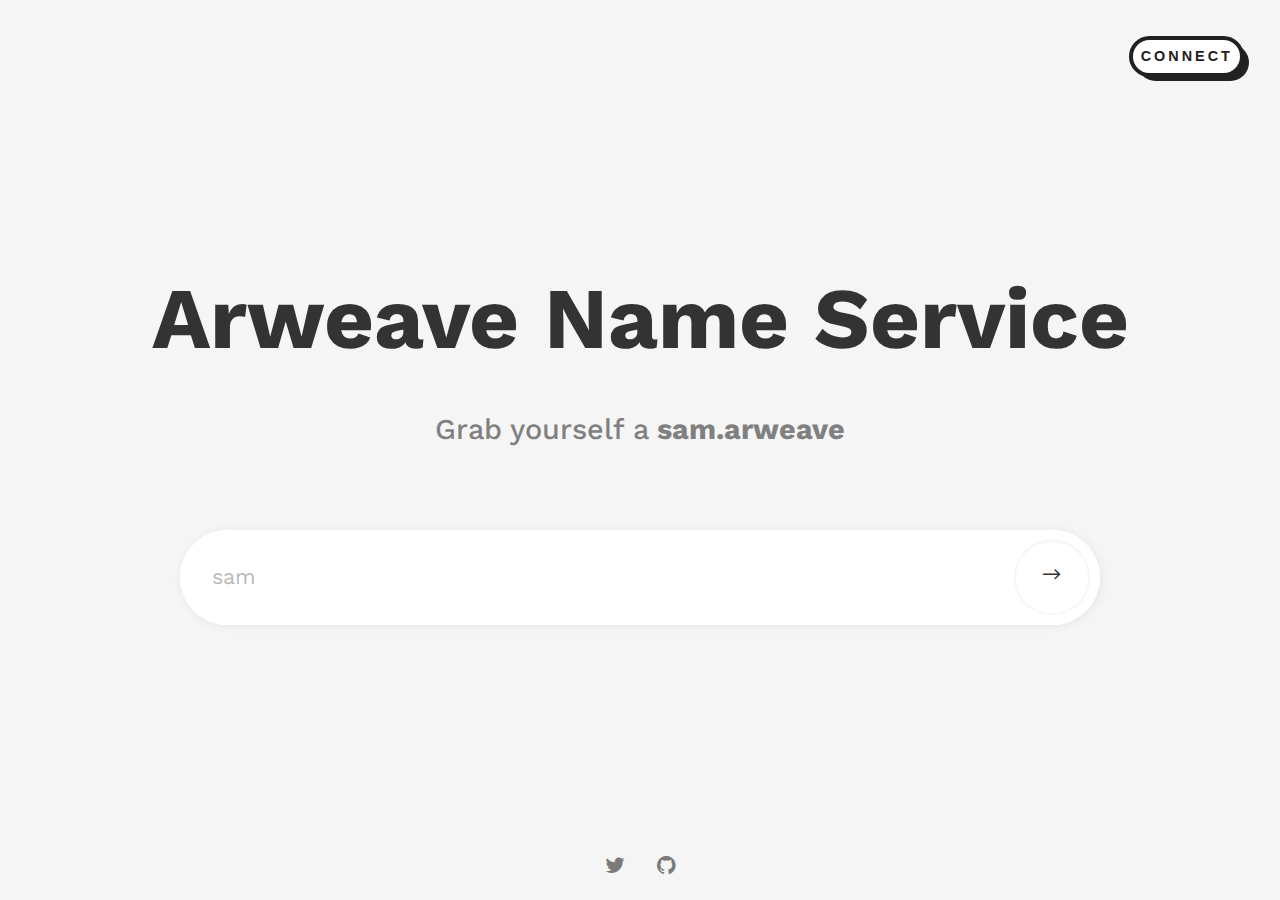
==== commit 2640d39a: "gif meta" ====
--- a/index.html
+++ b/index.html
@@ -9,8 +9,8 @@
     <meta name="LPB" content="">
     <meta name="Gateway Name Service"
         content="A decentralized and permanent naming system that is enabled by AR.IO Gateways, and used to connect friendly names to PermaWeb apps, pages and data.">
-    <meta property="og:image" content="https://res.cloudinary.com/donw16xff/image/upload/v1654749670/slack-imgs.jpg">
-    <meta property="og:url" content="https://res.cloudinary.com/donw16xff/image/upload/v1654749670/slack-imgs.jpg">
+    <meta property="og:image" content="https://res.cloudinary.com/donw16xff/image/upload/v1654799110/l.gif">
+    <meta property="og:url" content="https://res.cloudinary.com/donw16xff/image/upload/v1654799110/l.gif">
 
   <link href="assets/fonts/font-awesome.css" rel="stylesheet" type="text/css">
   <link href="assets/fonts/elegant-fonts.css" rel="stylesheet" type="text/css">
@@ -57,11 +57,11 @@
       <div class="content-main animate">
         <div class="container">
           <h1 class="font-size-90">Arweave Name Service</h1>
-          <h2 class="opacity-60">Search for a name or address</h2>
+          <h2 class="opacity-60">Grab yourself a <strong>sam.arweave</strong></h2>
           <div class="col-md-10 col-sm-10 col-md-offset-1 col-sm-offset-1">
             <form class="form">
               <div class="input-group">
-                <input type="text" class="form-control" name="email" placeholder="sam.arweave">
+                <input type="text" class="form-control" name="email" placeholder="sam">
                 <span class="input-group-btn">
                   <button class="btn" type="submit"><i class="arrow_right"></i></button>
                 </span>
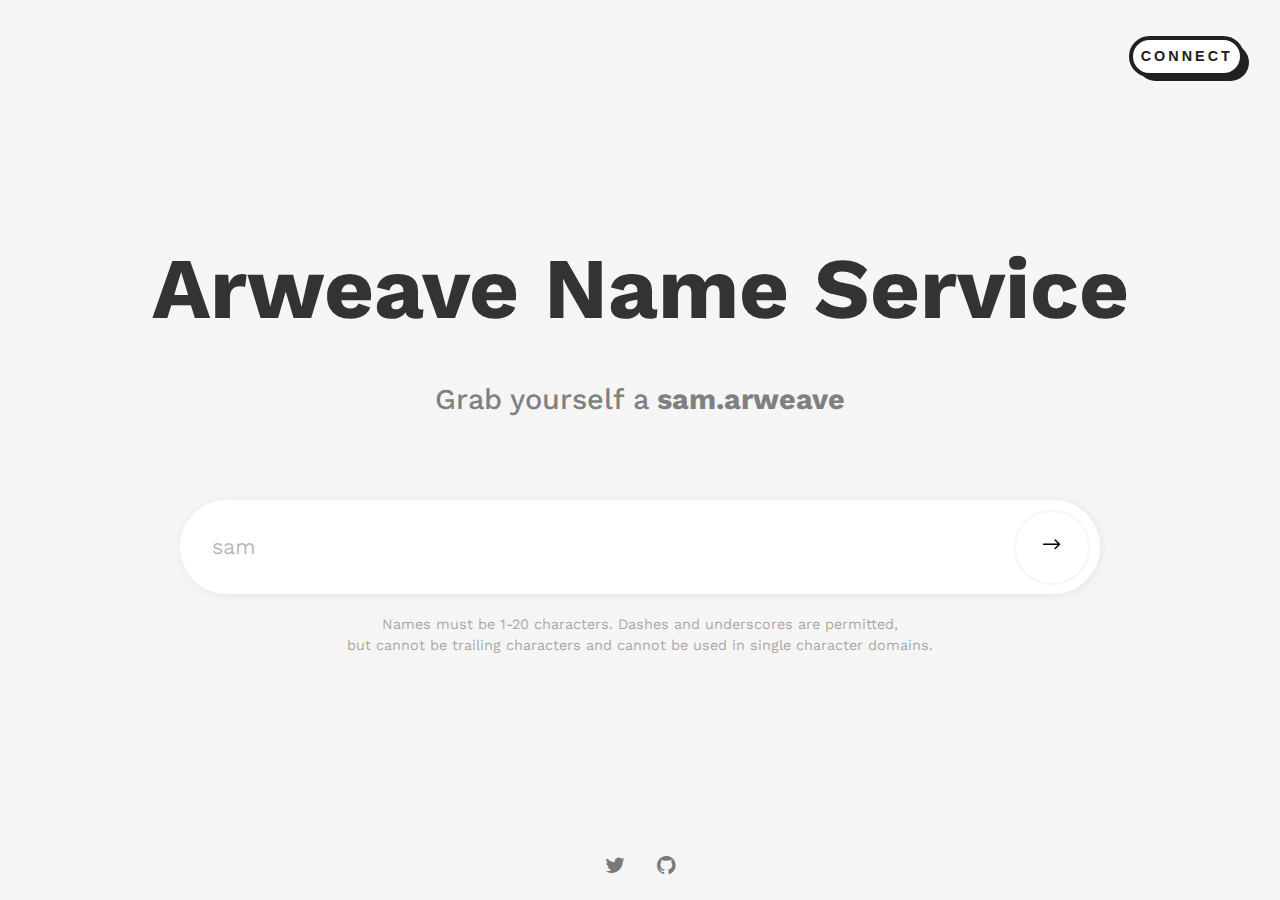
==== commit ec92f6e5: "prompt" ====
--- a/index.html
+++ b/index.html
@@ -6,11 +6,12 @@
   <meta charset="UTF-8"/>
   <meta name="viewport" content="width=device-width, initial-scale=1.0">
 
-    <meta name="LPB" content="">
-    <meta name="Gateway Name Service"
-        content="A decentralized and permanent naming system that is enabled by AR.IO Gateways, and used to connect friendly names to PermaWeb apps, pages and data.">
-    <meta property="og:image" content="https://res.cloudinary.com/donw16xff/image/upload/v1654799110/l.gif">
-    <meta property="og:url" content="https://res.cloudinary.com/donw16xff/image/upload/v1654799110/l.gif">
+
+    <meta name="Gateway Name Service" content="A decentralized and permanent naming system that is enabled by AR.IO Gateways, and used to connect friendly names to PermaWeb apps, pages and data.">
+    <!-- <meta property="og:image" content="https://res.cloudinary.com/donw16xff/image/upload/v1654799110/l.gif">
+    <meta property="og:url" content="https://res.cloudinary.com/donw16xff/image/upload/v1654799110/l.gif"> -->
+    <meta property="og:image" content="https://res.cloudinary.com/donw16xff/image/upload/v1654749670/slack-imgs.jpg">
+    <meta property="og:url" content="https://res.cloudinary.com/donw16xff/image/upload/v1654749670/slack-imgs.jpg">
 
   <link href="assets/fonts/font-awesome.css" rel="stylesheet" type="text/css">
   <link href="assets/fonts/elegant-fonts.css" rel="stylesheet" type="text/css">
@@ -63,10 +64,10 @@
               <div class="input-group">
                 <input type="text" class="form-control" name="email" placeholder="sam">
                 <span class="input-group-btn">
-                  <button class="btn" type="submit"><i class="arrow_right"></i></button>
+                  <a href="" data-toggle="modal" data-target="#name-search"><button class="btn" type="submit"><i class="arrow_right"></i></button></a>
                 </span>
               </div>
-              <!-- <p class="note">*Only relevant information, no spam</p> -->
+              <p class="note" style="padding-top: 10px;">Names must be 1-20 characters. Dashes and underscores are permitted, <br>but cannot be trailing characters and cannot be used in single character domains.</p>
             </form>
             <!--end form-->
           </div>
@@ -148,6 +149,47 @@
 </div>
 <!--end #wallet-->
 
+<!-- Name Search -->
+<div class="modal fade" id="name-search" tabindex="-1" role="dialog" aria-labelledby="name-search-label">
+  <div class="modal-dialog" role="document">
+    <div class="container">
+      <div class="modal-content" data-background-color="RGBA(18, 18, 18, 1.00)">
+        <div class="modal-header" data-background-color="RGBA(18, 18, 18, 1.00)">
+          <button type="button" class="close" data-dismiss="modal" aria-label="Close"><span aria-hidden="true">&times;</span></button>
+          <h2 class="modal-title center" style="color: #fafafa;" id="name-search-label" >It's available!</h2>
+        </div>
+        <div class="modal-body">
+          <div class="row">
+            <div class="col-md-12 col-sm-12">
+              <!-- <img src="assets/img/coin.gif" class="work image-popup" alt=""> -->
+
+              <h3 class="center" style="color: #fff;">Burn 100 AR.IO to secure this domain.</h3>
+
+
+            <!--end work-->
+          </div>
+
+
+
+
+
+
+
+        <!--end col-md-4-->
+      </div>
+      <!--end row-->
+    </div>
+    <!--end modal-body-->
+  </div>
+  <!--end modal-content-->
+</div>
+<!--end container-->
+</div>
+<!--end modal-dialog-->
+</div>
+<!--end #Name search-->
+
+
 
 
 
